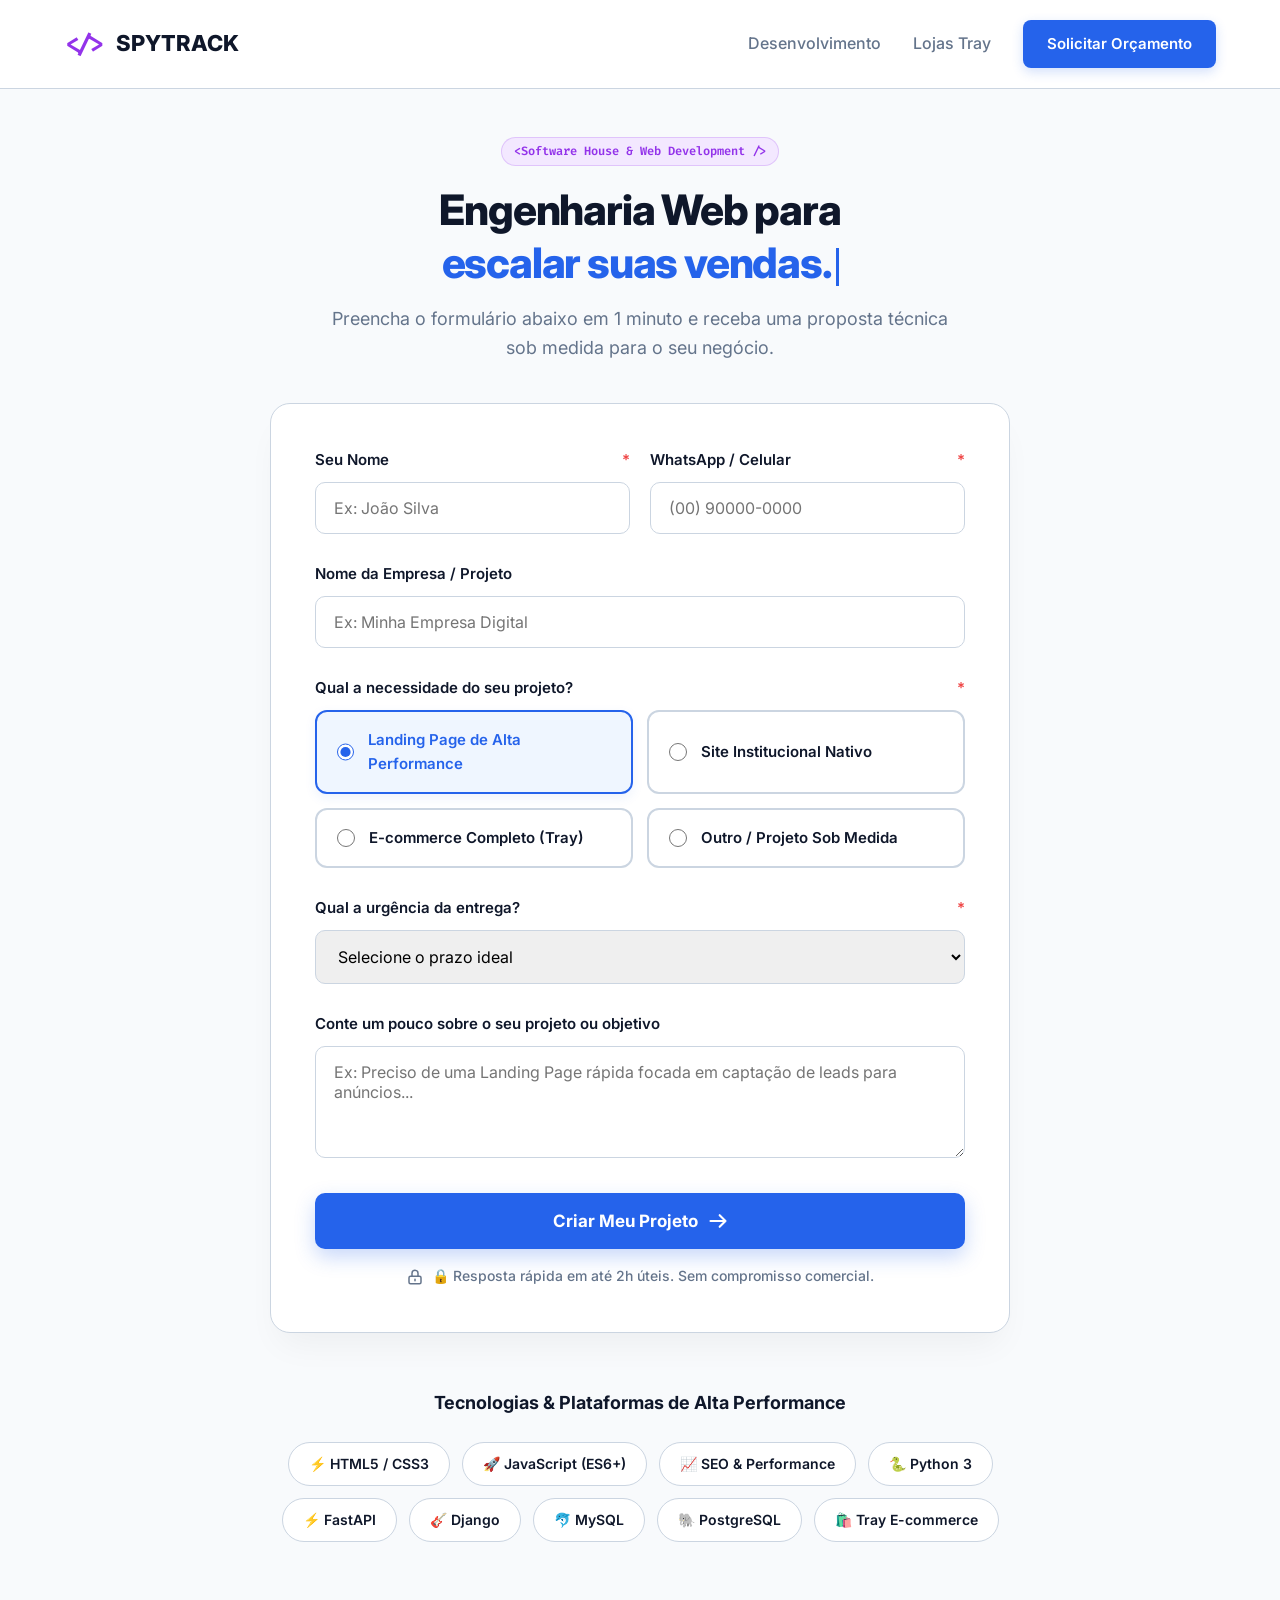
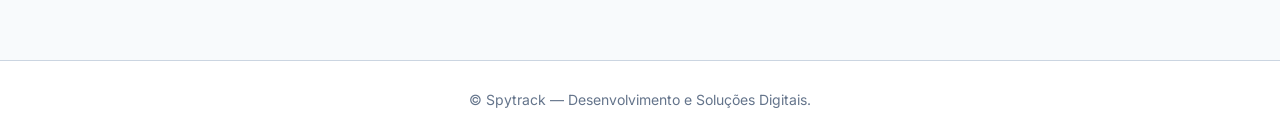
==== formulario.html @ 7e26d851 "deixar iguais o footer" ====
<!DOCTYPE html>
<html lang="pt-BR">
<head>
    <meta charset="UTF-8">
    <meta name="viewport" content="width=device-width, initial-scale=1.0">
    <title>Solicitar Orçamento | SPYTRACK — Engenharia Web</title>
    <link rel="preconnect" href="https://fonts.googleapis.com">
    <link rel="preconnect" href="https://fonts.gstatic.com" crossorigin>
    <link href="https://fonts.googleapis.com/css2?family=Inter:wght@400;500;600;700;800&family=Fira+Code:wght@500;600&display=swap" rel="stylesheet">
    <style>
        :root {
            --primary-blue: #2563eb;
            --primary-blue-hover: #1d4ed8;
            --text-dark: #0f172a;
            --text-muted: #64748b;
            --bg-light: #f8fafc;
            --card-bg: #ffffff;
            --border-color: #cbd5e1;
            --border-focus: #2563eb;
            --purple-badge-bg: #f3e8ff;
            --purple-badge-text: #9333ea;
            --focus-ring: rgba(37, 99, 235, 0.15);
            --success-green: #10b981;
        }

        * { box-sizing: border-box; margin: 0; padding: 0; font-family: 'Inter', -apple-system, sans-serif; }
        body { background-color: var(--bg-light); color: var(--text-dark); line-height: 1.6; min-height: 100vh; display: flex; flex-direction: column; overflow-x: hidden; }

        header { background-color: rgba(255, 255, 255, 0.95); backdrop-filter: blur(8px); border-bottom: 1px solid var(--border-color); padding: 20px 5%; display: flex; align-items: center; justify-content: space-between; position: sticky; top: 0; z-index: 100; }
        .logo { display: flex; align-items: center; gap: 10px; font-weight: 800; font-size: 22px; color: var(--text-dark); text-decoration: none; }
        .logo-icon { color: var(--purple-badge-text); font-family: 'Fira Code', monospace; font-size: 24px; }
        .nav-links { display: flex; align-items: center; gap: 32px; }
        .nav-link { text-decoration: none; color: var(--text-muted); font-size: 16px; font-weight: 500; }
        .btn-header { background-color: var(--primary-blue); color: white; padding: 12px 24px; border-radius: 8px; text-decoration: none; font-weight: 600; font-size: 15px; box-shadow: 0 4px 12px rgba(37, 99, 235, 0.2); }

        main { flex: 1; max-width: 780px; width: 100%; margin: 48px auto; padding: 0 20px; }
        .hero-section { text-align: center; margin-bottom: 40px; }
        
        .badge {
            display: inline-flex;
            align-items: center;
            gap: 6px;
            background-color: var(--purple-badge-bg);
            color: var(--purple-badge-text);
            font-family: 'Fira Code', monospace;
            font-size: 12px;
            font-weight: 600;
            padding: 4px 12px;
            border-radius: 30px;
            margin-bottom: 18px;
            border: 1px solid rgba(147, 51, 234, 0.2);
        }
        
        .hero-title { font-size: 42px; font-weight: 800; letter-spacing: -1.2px; line-height: 1.25; margin-bottom: 16px; }
        .hero-title span { color: var(--primary-blue); position: relative; }
        .typing-cursor { display: inline-block; width: 3px; height: 38px; background-color: var(--primary-blue); margin-left: 4px; vertical-align: middle; animation: blink 0.8s infinite; }
        @keyframes blink { 0%, 100% { opacity: 1; } 50% { opacity: 0; } }

        .hero-subtitle { color: var(--text-muted); font-size: 18px; max-width: 620px; margin: 0 auto; }

        .form-card { background: var(--card-bg); border: 1px solid var(--border-color); border-radius: 20px; padding: 44px; box-shadow: 0 20px 35px -10px rgba(0, 0, 0, 0.05); position: relative; }
        .form-group { margin-bottom: 28px; }
        .form-label { display: flex; justify-content: space-between; align-items: center; font-size: 15px; font-weight: 600; margin-bottom: 10px; }
        .required-star { color: #ef4444; margin-left: 2px; }

        .form-input, .form-select, .form-textarea { width: 100%; padding: 15px 18px; border: 1px solid var(--border-color); border-radius: 10px; font-size: 16px; outline: none; transition: all 0.25s; }
        .form-input:focus, .form-select:focus, .form-textarea:focus { border-color: var(--border-focus); box-shadow: 0 0 0 4px var(--focus-ring); }
        .form-row { display: flex; gap: 20px; }
        .form-row .form-group { flex: 1; }

        .radio-grid { display: grid; grid-template-columns: repeat(2, 1fr); gap: 14px; }
        .radio-card { border: 2px solid var(--border-color); border-radius: 12px; padding: 16px 20px; display: flex; align-items: center; gap: 14px; cursor: pointer; transition: all 0.2s; background-color: #fff; }
        .radio-card:hover { border-color: var(--primary-blue); background-color: #f8fafc; transform: translateY(-2px); }
        .radio-card.selected { border-color: var(--primary-blue); background-color: #eff6ff; box-shadow: 0 4px 12px rgba(37, 99, 235, 0.08); }
        .radio-card input { accent-color: var(--primary-blue); width: 18px; height: 18px; }
        .radio-card-title { font-size: 15px; font-weight: 600; }
        .radio-card.selected .radio-card-title { color: var(--primary-blue); }

        .btn-submit { width: 100%; background-color: var(--primary-blue); color: white; border: none; padding: 18px; border-radius: 10px; font-size: 17px; font-weight: 700; cursor: pointer; transition: all 0.25s; margin-top: 10px; display: flex; align-items: center; justify-content: center; gap: 10px; box-shadow: 0 8px 20px rgba(37, 99, 235, 0.25); }
        .btn-submit:hover { background-color: var(--primary-blue-hover); transform: translateY(-2px); }

        .guarantee-badge { display: flex; align-items: center; justify-content: center; gap: 8px; margin-top: 16px; font-size: 14px; color: var(--text-muted); font-weight: 500; }

        .tech-section { margin-top: 56px; text-align: center; }
        .tech-title { font-size: 18px; font-weight: 700; margin-bottom: 24px; }
        .tech-pills { display: flex; flex-wrap: wrap; justify-content: center; gap: 12px; }
        .tech-pill { background: var(--card-bg); border: 1px solid var(--border-color); border-radius: 30px; padding: 10px 20px; font-size: 14px; font-weight: 600; transition: all 0.2s; }
        .tech-pill:hover { border-color: var(--primary-blue); color: var(--primary-blue); transform: translateY(-2px); }

        .success-overlay { display: none; position: absolute; top: 0; left: 0; right: 0; bottom: 0; background: rgba(255,255,255,0.98); border-radius: 20px; flex-direction: column; align-items: center; justify-content: center; text-align: center; padding: 30px; z-index: 10; }
        .success-icon { width: 70px; height: 70px; background: #d1fae5; color: var(--success-green); border-radius: 50%; display: flex; align-items: center; justify-content: center; margin-bottom: 20px; }

        footer { text-align: center; padding: 28px; color: var(--text-muted); font-size: 14px; border-top: 1px solid var(--border-color); margin-top: 70px; background-color: var(--card-bg); }

        @media (max-width: 768px) {
            header { padding: 16px 20px; }
            .nav-links { display: none; }
            .hero-title { font-size: 30px; }
            .hero-subtitle { font-size: 15px; }
            .form-card { padding: 24px 18px; }
            .form-row { flex-direction: column; gap: 0; }
            .radio-grid { grid-template-columns: 1fr; gap: 10px; }
        }
    </style>
</head>
<body>

    <header>
        <a href="#" class="logo"><span class="logo-icon">&lt;/&gt;</span> SPYTRACK</a>
        <nav class="nav-links">
            <a href="#" class="nav-link">Desenvolvimento</a>
            <a href="#" class="nav-link">Lojas Tray</a>
            <a href="#form-anchor" class="btn-header">Solicitar Orçamento</a>
        </nav>
    </header>

    <main>
        <section class="hero-section">
            <div class="badge">&lt;Software House & Web Development /&gt;</div>
            <h1 class="hero-title">Engenharia Web para<br><span id="typed-text"></span><span class="typing-cursor"></span></h1>
            <p class="hero-subtitle">Preencha o formulário abaixo em 1 minuto e receba uma proposta técnica sob medida para o seu negócio.</p>
        </section>

        <div class="form-card" id="form-anchor">
            
            <div class="success-overlay" id="success-message">
                <div class="success-icon">
                    <svg width="36" height="36" fill="none" stroke="currentColor" viewBox="0 0 24 24"><path stroke-linecap="round" stroke-linejoin="round" stroke-width="2.5" d="M5 13l4 4L19 7"></path></svg>
                </div>
                <h2 style="font-size: 26px; font-weight: 800; margin-bottom: 8px;">Solicitação Enviada!</h2>
                <p style="color: var(--text-muted); font-size: 16px; max-width: 400px; margin-bottom: 24px;">Analisaremos as informações do seu projeto e entraremos em contato via WhatsApp em até 2 horas úteis.</p>
                <button onclick="resetForm()" style="background: var(--bg-light); border: 1px solid var(--border-color); padding: 10px 20px; border-radius: 8px; font-weight: 600; cursor: pointer;">Enviar nova resposta</button>
            </div>

            <form id="leadForm" onsubmit="handleFormSubmit(event)">
                <div class="form-row">
                    <div class="form-group">
                        <label class="form-label" for="nome">Seu Nome <span class="required-star">*</span></label>
                        <input type="text" id="nome" name="nome" class="form-input" placeholder="Ex: João Silva" required>
                    </div>
                    <div class="form-group">
                        <label class="form-label" for="whatsapp">WhatsApp / Celular <span class="required-star">*</span></label>
                        <input type="tel" id="whatsapp" name="whatsapp" class="form-input" placeholder="(00) 90000-0000" maxlength="15" required>
                    </div>
                </div>

                <div class="form-group">
                    <label class="form-label" for="empresa">Nome da Empresa / Projeto</label>
                    <input type="text" id="empresa" name="empresa" class="form-input" placeholder="Ex: Minha Empresa Digital">
                </div>

                <div class="form-group">
                    <label class="form-label">Qual a necessidade do seu projeto? <span class="required-star">*</span></label>
                    <div class="radio-grid">
                        <label class="radio-card selected" onclick="selectRadioCard(this)">
                            <input type="radio" name="tipo_projeto" value="landing_page" checked>
                            <span class="radio-card-title">Landing Page de Alta Performance</span>
                        </label>
                        <label class="radio-card" onclick="selectRadioCard(this)">
                            <input type="radio" name="tipo_projeto" value="site_institucional">
                            <span class="radio-card-title">Site Institucional Nativo</span>
                        </label>
                        <label class="radio-card" onclick="selectRadioCard(this)">
                            <input type="radio" name="tipo_projeto" value="loja_tray">
                            <span class="radio-card-title">E-commerce Completo (Tray)</span>
                        </label>
                        <label class="radio-card" onclick="selectRadioCard(this)">
                            <input type="radio" name="tipo_projeto" value="outro">
                            <span class="radio-card-title">Outro / Projeto Sob Medida</span>
                        </label>
                    </div>
                </div>

                <div class="form-group">
                    <label class="form-label" for="prazo">Qual a urgência da entrega? <span class="required-star">*</span></label>
                    <select id="prazo" name="prazo" class="form-select" required>
                        <option value="" disabled selected>Selecione o prazo ideal</option>
                        <option value="urgente">⚡ Urgente (Até 5 dias úteis)</option>
                        <option value="duas_semanas">📅 Próximas 2 semanas</option>
                        <option value="um_mes">🗓️ No decorrer deste mês</option>
                        <option value="planejamento">💡 Estou apenas planejando / pesquisando</option>
                    </select>
                </div>

                <div class="form-group">
                    <label class="form-label" for="detalhes">Conte um pouco sobre o seu projeto ou objetivo</label>
                    <textarea id="detalhes" name="detalhes" class="form-textarea" rows="4" placeholder="Ex: Preciso de uma Landing Page rápida focada em captação de leads para anúncios..."></textarea>
                </div>

                <button type="submit" class="btn-submit" id="btnSubmit">
                    <span>Criar Meu Projeto</span>
                    <svg width="20" height="20" fill="none" stroke="currentColor" viewBox="0 0 24 24"><path stroke-linecap="round" stroke-linejoin="round" stroke-width="2.5" d="M14 5l7 7m0 0l-7 7m7-7H3"></path></svg>
                </button>

                <div class="guarantee-badge">
                    <svg width="18" height="18" fill="none" stroke="currentColor" viewBox="0 0 24 24"><path stroke-linecap="round" stroke-linejoin="round" stroke-width="2" d="M12 15v2m-6 4h12a2 2 0 002-2v-6a2 2 0 00-2-2H6a2 2 0 00-2 2v6a2 2 0 002 2zm10-10V7a4 4 0 00-8 0v4h8z"></path></svg>
                    <span>🔒 Resposta rápida em até 2h úteis. Sem compromisso comercial.</span>
                </div>
            </form>
        </div>

        <section class="tech-section">
            <h2 class="tech-title">Tecnologias & Plataformas de Alta Performance</h2>
            <div class="tech-pills">
                <span class="tech-pill">⚡ HTML5 / CSS3</span>
                <span class="tech-pill">🚀 JavaScript (ES6+)</span>
                <span class="tech-pill">📈 SEO & Performance</span>
                <span class="tech-pill">🐍 Python 3</span>
                <span class="tech-pill">⚡ FastAPI</span>
                <span class="tech-pill">🎸 Django</span>
                <span class="tech-pill">🐬 MySQL</span>
                <span class="tech-pill">🐘 PostgreSQL</span>
                <span class="tech-pill">🛍️ Tray E-commerce</span>
            </div>
        </section>
    </main>

    <footer>
        © Spytrack — Desenvolvimento e Soluções Digitais.
    </footer>

    <script>
        // Máscara de WhatsApp
        document.getElementById('whatsapp').addEventListener('input', (e) => {
            let value = e.target.value.replace(/\D/g, '');
            if (value.length > 11) value = value.slice(0, 11);
            if (value.length > 6) value = `(${value.slice(0, 2)}) ${value.slice(2, 7)}-${value.slice(7)}`;
            else if (value.length > 2) value = `(${value.slice(0, 2)}) ${value.slice(2)}`;
            else if (value.length > 0) value = `(${value}`;
            e.target.value = value;
        });

        // Efeito de Digitação
        const words = ["escalar suas vendas.", "gerar mais leads.", "posicionar sua marca."];
        let wordIndex = 0, charIndex = 0, isDeleting = false;
        const typedTextSpan = document.getElementById("typed-text");

        function typeEffect() {
            const currentWord = words[wordIndex];
            typedTextSpan.textContent = isDeleting ? currentWord.substring(0, charIndex - 1) : currentWord.substring(0, charIndex + 1);
            charIndex = isDeleting ? charIndex - 1 : charIndex + 1;
            let typeSpeed = isDeleting ? 40 : 80;

            if (!isDeleting && charIndex === currentWord.length) { typeSpeed = 2000; isDeleting = true; }
            else if (isDeleting && charIndex === 0) { isDeleting = false; wordIndex = (wordIndex + 1) % words.length; typeSpeed = 500; }
            setTimeout(typeEffect, typeSpeed);
        }
        document.addEventListener("DOMContentLoaded", typeEffect);

        // Seleção de Cards
        function selectRadioCard(element) {
            document.querySelectorAll('.radio-card').forEach(card => card.classList.remove('selected'));
            element.classList.add('selected');
            element.querySelector('input[type="radio"]').checked = true;
        }

        // Integração via Fetch para a API FastAPI
        async function handleFormSubmit(event) {
            event.preventDefault();

            const btn = document.getElementById('btnSubmit');
            const originalBtnContent = btn.innerHTML;
            btn.disabled = true;
            btn.style.opacity = '0.7';
            btn.innerHTML = 'Enviando...';

            // Coleta os dados do formulário
            const payload = {
                nome: document.getElementById('nome').value,
                whatsapp: document.getElementById('whatsapp').value,
                empresa: document.getElementById('empresa').value || null,
                tipo_projeto: document.querySelector('input[name="tipo_projeto"]:checked').value,
                prazo: document.getElementById('prazo').value,
                detalhes: document.getElementById('detalhes').value || null
            };

            try {
                // Envio para o seu IP público
                const response = await fetch('https://ead2-200-234-207-188.ngrok-free.app/api/leads', {
                    method: 'POST',
                    headers: {
                        'Content-Type': 'application/json'
                    },
                    body: JSON.stringify(payload)
                });

                if (response.ok) {
                    document.getElementById('success-message').style.display = 'flex';
                } else {
                    alert('Houve um erro ao processar seu pedido. Por favor, tente novamente.');
                }
            } catch (error) {
                console.error('Erro na requisição:', error);
                alert('Não foi possível conectar ao servidor. Verifique sua conexão.');
            } finally {
                btn.disabled = false;
                btn.style.opacity = '1';
                btn.innerHTML = originalBtnContent;
            }
        }

        function resetForm() {
            document.getElementById('leadForm').reset();
            document.getElementById('success-message').style.display = 'none';
        }
    </script>
</body>
</html>
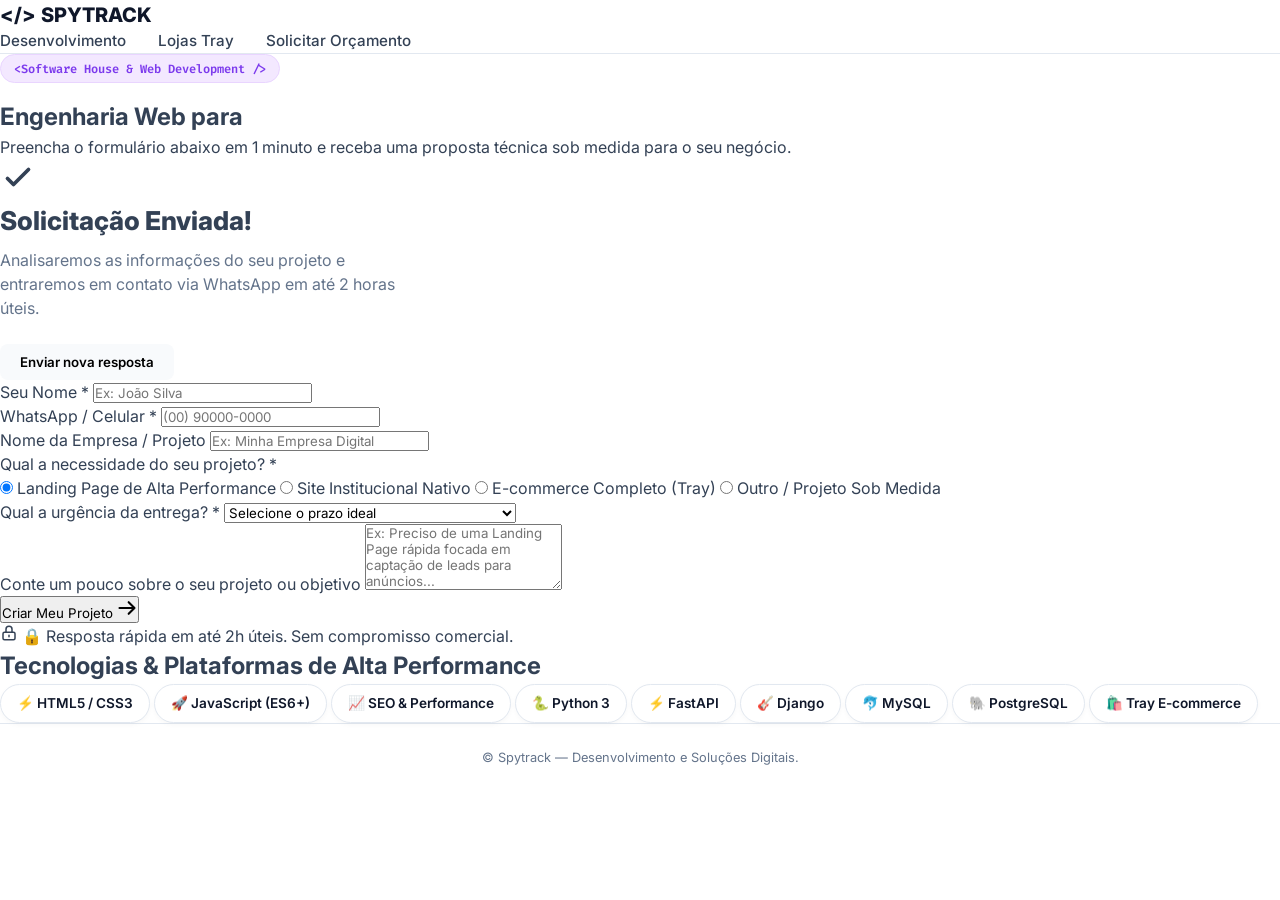
==== commit 59b554ce: "refatoramento  necessario para a divisao do codigo em seus respectivos aquivos" ====
--- a/formulario.html
+++ b/formulario.html
@@ -4,109 +4,19 @@
     <meta charset="UTF-8">
     <meta name="viewport" content="width=device-width, initial-scale=1.0">
     <title>Solicitar Orçamento | SPYTRACK — Engenharia Web</title>
+    
+    <!-- Fonts -->
     <link rel="preconnect" href="https://fonts.googleapis.com">
     <link rel="preconnect" href="https://fonts.gstatic.com" crossorigin>
     <link href="https://fonts.googleapis.com/css2?family=Inter:wght@400;500;600;700;800&family=Fira+Code:wght@500;600&display=swap" rel="stylesheet">
-    <style>
-        :root {
-            --primary-blue: #2563eb;
-            --primary-blue-hover: #1d4ed8;
-            --text-dark: #0f172a;
-            --text-muted: #64748b;
-            --bg-light: #f8fafc;
-            --card-bg: #ffffff;
-            --border-color: #cbd5e1;
-            --border-focus: #2563eb;
-            --purple-badge-bg: #f3e8ff;
-            --purple-badge-text: #9333ea;
-            --focus-ring: rgba(37, 99, 235, 0.15);
-            --success-green: #10b981;
-        }
-
-        * { box-sizing: border-box; margin: 0; padding: 0; font-family: 'Inter', -apple-system, sans-serif; }
-        body { background-color: var(--bg-light); color: var(--text-dark); line-height: 1.6; min-height: 100vh; display: flex; flex-direction: column; overflow-x: hidden; }
-
-        header { background-color: rgba(255, 255, 255, 0.95); backdrop-filter: blur(8px); border-bottom: 1px solid var(--border-color); padding: 20px 5%; display: flex; align-items: center; justify-content: space-between; position: sticky; top: 0; z-index: 100; }
-        .logo { display: flex; align-items: center; gap: 10px; font-weight: 800; font-size: 22px; color: var(--text-dark); text-decoration: none; }
-        .logo-icon { color: var(--purple-badge-text); font-family: 'Fira Code', monospace; font-size: 24px; }
-        .nav-links { display: flex; align-items: center; gap: 32px; }
-        .nav-link { text-decoration: none; color: var(--text-muted); font-size: 16px; font-weight: 500; }
-        .btn-header { background-color: var(--primary-blue); color: white; padding: 12px 24px; border-radius: 8px; text-decoration: none; font-weight: 600; font-size: 15px; box-shadow: 0 4px 12px rgba(37, 99, 235, 0.2); }
-
-        main { flex: 1; max-width: 780px; width: 100%; margin: 48px auto; padding: 0 20px; }
-        .hero-section { text-align: center; margin-bottom: 40px; }
-        
-        .badge {
-            display: inline-flex;
-            align-items: center;
-            gap: 6px;
-            background-color: var(--purple-badge-bg);
-            color: var(--purple-badge-text);
-            font-family: 'Fira Code', monospace;
-            font-size: 12px;
-            font-weight: 600;
-            padding: 4px 12px;
-            border-radius: 30px;
-            margin-bottom: 18px;
-            border: 1px solid rgba(147, 51, 234, 0.2);
-        }
-        
-        .hero-title { font-size: 42px; font-weight: 800; letter-spacing: -1.2px; line-height: 1.25; margin-bottom: 16px; }
-        .hero-title span { color: var(--primary-blue); position: relative; }
-        .typing-cursor { display: inline-block; width: 3px; height: 38px; background-color: var(--primary-blue); margin-left: 4px; vertical-align: middle; animation: blink 0.8s infinite; }
-        @keyframes blink { 0%, 100% { opacity: 1; } 50% { opacity: 0; } }
-
-        .hero-subtitle { color: var(--text-muted); font-size: 18px; max-width: 620px; margin: 0 auto; }
-
-        .form-card { background: var(--card-bg); border: 1px solid var(--border-color); border-radius: 20px; padding: 44px; box-shadow: 0 20px 35px -10px rgba(0, 0, 0, 0.05); position: relative; }
-        .form-group { margin-bottom: 28px; }
-        .form-label { display: flex; justify-content: space-between; align-items: center; font-size: 15px; font-weight: 600; margin-bottom: 10px; }
-        .required-star { color: #ef4444; margin-left: 2px; }
-
-        .form-input, .form-select, .form-textarea { width: 100%; padding: 15px 18px; border: 1px solid var(--border-color); border-radius: 10px; font-size: 16px; outline: none; transition: all 0.25s; }
-        .form-input:focus, .form-select:focus, .form-textarea:focus { border-color: var(--border-focus); box-shadow: 0 0 0 4px var(--focus-ring); }
-        .form-row { display: flex; gap: 20px; }
-        .form-row .form-group { flex: 1; }
-
-        .radio-grid { display: grid; grid-template-columns: repeat(2, 1fr); gap: 14px; }
-        .radio-card { border: 2px solid var(--border-color); border-radius: 12px; padding: 16px 20px; display: flex; align-items: center; gap: 14px; cursor: pointer; transition: all 0.2s; background-color: #fff; }
-        .radio-card:hover { border-color: var(--primary-blue); background-color: #f8fafc; transform: translateY(-2px); }
-        .radio-card.selected { border-color: var(--primary-blue); background-color: #eff6ff; box-shadow: 0 4px 12px rgba(37, 99, 235, 0.08); }
-        .radio-card input { accent-color: var(--primary-blue); width: 18px; height: 18px; }
-        .radio-card-title { font-size: 15px; font-weight: 600; }
-        .radio-card.selected .radio-card-title { color: var(--primary-blue); }
-
-        .btn-submit { width: 100%; background-color: var(--primary-blue); color: white; border: none; padding: 18px; border-radius: 10px; font-size: 17px; font-weight: 700; cursor: pointer; transition: all 0.25s; margin-top: 10px; display: flex; align-items: center; justify-content: center; gap: 10px; box-shadow: 0 8px 20px rgba(37, 99, 235, 0.25); }
-        .btn-submit:hover { background-color: var(--primary-blue-hover); transform: translateY(-2px); }
-
-        .guarantee-badge { display: flex; align-items: center; justify-content: center; gap: 8px; margin-top: 16px; font-size: 14px; color: var(--text-muted); font-weight: 500; }
-
-        .tech-section { margin-top: 56px; text-align: center; }
-        .tech-title { font-size: 18px; font-weight: 700; margin-bottom: 24px; }
-        .tech-pills { display: flex; flex-wrap: wrap; justify-content: center; gap: 12px; }
-        .tech-pill { background: var(--card-bg); border: 1px solid var(--border-color); border-radius: 30px; padding: 10px 20px; font-size: 14px; font-weight: 600; transition: all 0.2s; }
-        .tech-pill:hover { border-color: var(--primary-blue); color: var(--primary-blue); transform: translateY(-2px); }
-
-        .success-overlay { display: none; position: absolute; top: 0; left: 0; right: 0; bottom: 0; background: rgba(255,255,255,0.98); border-radius: 20px; flex-direction: column; align-items: center; justify-content: center; text-align: center; padding: 30px; z-index: 10; }
-        .success-icon { width: 70px; height: 70px; background: #d1fae5; color: var(--success-green); border-radius: 50%; display: flex; align-items: center; justify-content: center; margin-bottom: 20px; }
-
-        footer { text-align: center; padding: 28px; color: var(--text-muted); font-size: 14px; border-top: 1px solid var(--border-color); margin-top: 70px; background-color: var(--card-bg); }
-
-        @media (max-width: 768px) {
-            header { padding: 16px 20px; }
-            .nav-links { display: none; }
-            .hero-title { font-size: 30px; }
-            .hero-subtitle { font-size: 15px; }
-            .form-card { padding: 24px 18px; }
-            .form-row { flex-direction: column; gap: 0; }
-            .radio-grid { grid-template-columns: 1fr; gap: 10px; }
-        }
-    </style>
+    
+    <!-- CSS Externo -->
+    <link rel="stylesheet" href="style.css">
 </head>
 <body>
 
     <header>
-        <a href="#" class="logo"><span class="logo-icon">&lt;/&gt;</span> SPYTRACK</a>
+        <a href="index.html" class="logo"><span class="logo-icon">&lt;/&gt;</span> SPYTRACK</a>
         <nav class="nav-links">
             <a href="#" class="nav-link">Desenvolvimento</a>
             <a href="#" class="nav-link">Lojas Tray</a>
@@ -219,90 +129,7 @@
         © Spytrack — Desenvolvimento e Soluções Digitais.
     </footer>
 
-    <script>
-        // Máscara de WhatsApp
-        document.getElementById('whatsapp').addEventListener('input', (e) => {
-            let value = e.target.value.replace(/\D/g, '');
-            if (value.length > 11) value = value.slice(0, 11);
-            if (value.length > 6) value = `(${value.slice(0, 2)}) ${value.slice(2, 7)}-${value.slice(7)}`;
-            else if (value.length > 2) value = `(${value.slice(0, 2)}) ${value.slice(2)}`;
-            else if (value.length > 0) value = `(${value}`;
-            e.target.value = value;
-        });
-
-        // Efeito de Digitação
-        const words = ["escalar suas vendas.", "gerar mais leads.", "posicionar sua marca."];
-        let wordIndex = 0, charIndex = 0, isDeleting = false;
-        const typedTextSpan = document.getElementById("typed-text");
-
-        function typeEffect() {
-            const currentWord = words[wordIndex];
-            typedTextSpan.textContent = isDeleting ? currentWord.substring(0, charIndex - 1) : currentWord.substring(0, charIndex + 1);
-            charIndex = isDeleting ? charIndex - 1 : charIndex + 1;
-            let typeSpeed = isDeleting ? 40 : 80;
-
-            if (!isDeleting && charIndex === currentWord.length) { typeSpeed = 2000; isDeleting = true; }
-            else if (isDeleting && charIndex === 0) { isDeleting = false; wordIndex = (wordIndex + 1) % words.length; typeSpeed = 500; }
-            setTimeout(typeEffect, typeSpeed);
-        }
-        document.addEventListener("DOMContentLoaded", typeEffect);
-
-        // Seleção de Cards
-        function selectRadioCard(element) {
-            document.querySelectorAll('.radio-card').forEach(card => card.classList.remove('selected'));
-            element.classList.add('selected');
-            element.querySelector('input[type="radio"]').checked = true;
-        }
-
-        // Integração via Fetch para a API FastAPI
-        async function handleFormSubmit(event) {
-            event.preventDefault();
-
-            const btn = document.getElementById('btnSubmit');
-            const originalBtnContent = btn.innerHTML;
-            btn.disabled = true;
-            btn.style.opacity = '0.7';
-            btn.innerHTML = 'Enviando...';
-
-            // Coleta os dados do formulário
-            const payload = {
-                nome: document.getElementById('nome').value,
-                whatsapp: document.getElementById('whatsapp').value,
-                empresa: document.getElementById('empresa').value || null,
-                tipo_projeto: document.querySelector('input[name="tipo_projeto"]:checked').value,
-                prazo: document.getElementById('prazo').value,
-                detalhes: document.getElementById('detalhes').value || null
-            };
-
-            try {
-                // Envio para o seu IP público
-                const response = await fetch('https://ead2-200-234-207-188.ngrok-free.app/api/leads', {
-                    method: 'POST',
-                    headers: {
-                        'Content-Type': 'application/json'
-                    },
-                    body: JSON.stringify(payload)
-                });
-
-                if (response.ok) {
-                    document.getElementById('success-message').style.display = 'flex';
-                } else {
-                    alert('Houve um erro ao processar seu pedido. Por favor, tente novamente.');
-                }
-            } catch (error) {
-                console.error('Erro na requisição:', error);
-                alert('Não foi possível conectar ao servidor. Verifique sua conexão.');
-            } finally {
-                btn.disabled = false;
-                btn.style.opacity = '1';
-                btn.innerHTML = originalBtnContent;
-            }
-        }
-
-        function resetForm() {
-            document.getElementById('leadForm').reset();
-            document.getElementById('success-message').style.display = 'none';
-        }
-    </script>
+    <!-- JS Externo -->
+    <script src="script.js"></script>
 </body>
 </html>
--- a/style.css
+++ b/style.css
@@ -0,0 +1,536 @@
+:root {
+  --primary: #0F172A;
+  --accent: #2563EB;
+  --accent-hover: #1D4ED8;
+  --cta-green: #10B981;
+  --code-purple: #7C3AED;
+  --text-main: #334155;
+  --text-muted: #64748B;
+  --bg-light: #F8FAFC;
+  --bg-white: #FFFFFF;
+  --border: #E2E8F0;
+  --radius: 8px;
+  --shadow: 0 4px 6px -1px rgba(0, 0, 0, 0.05);
+}
+
+* {
+  box-sizing: border-box;
+  margin: 0;
+  padding: 0;
+  font-family: 'Inter', sans-serif;
+}
+
+html {
+  scroll-behavior: smooth;
+}
+
+body {
+  background-color: var(--bg-white);
+  color: var(--text-main);
+  line-height: 1.5;
+  overflow-x: hidden;
+}
+
+header {
+  background: rgba(255, 255, 255, 0.95);
+  backdrop-filter: blur(8px);
+  border-bottom: 1px solid var(--border);
+  position: sticky;
+  top: 0;
+  z-index: 100;
+  transition: box-shadow 0.3s ease;
+}
+
+header.scrolled {
+  box-shadow: 0 4px 20px rgba(0, 0, 0, 0.08);
+}
+
+.nav-container {
+  padding: 1rem;
+  display: flex;
+  justify-content: space-between;
+  align-items: center;
+  max-width: 1200px;
+  margin: 0 auto;
+}
+
+.logo {
+  font-size: 1.25rem;
+  font-weight: 800;
+  color: var(--primary);
+  text-decoration: none;
+  display: flex;
+  align-items: center;
+  gap: 0.3rem;
+}
+
+.logo span.code-tag {
+  color: var(--code-purple);
+  font-family: 'Fira Code', monospace;
+}
+
+.menu-toggle {
+  background: none;
+  border: none;
+  font-size: 1.5rem;
+  cursor: pointer;
+  color: var(--primary);
+}
+
+.nav-links {
+  display: none;
+  flex-direction: column;
+  gap: 1rem;
+  width: 100%;
+  padding: 1rem;
+  background: var(--bg-white);
+  border-bottom: 1px solid var(--border);
+  list-style: none;
+}
+
+.nav-links.active {
+  display: flex;
+  animation: fadeIn 0.3s ease forwards;
+}
+
+.nav-links a {
+  text-decoration: none;
+  color: var(--text-main);
+  font-weight: 500;
+  font-size: 0.95rem;
+  display: block;
+  transition: color 0.2s ease;
+}
+
+.nav-links a:hover {
+  color: var(--accent);
+}
+
+.btn-primary {
+  background-color: var(--accent);
+  color: #FFF !important;
+  padding: 0.75rem 1.2rem;
+  border-radius: var(--radius);
+  font-weight: 600 !important;
+  text-align: center;
+  transition: background-color 0.2s ease, transform 0.2s ease;
+}
+
+.btn-primary:hover {
+  background-color: var(--accent-hover);
+  transform: translateY(-2px);
+}
+
+.hero {
+  padding: 3rem 1rem 2.5rem;
+  background: linear-gradient(180deg, #F8FAFC 0%, #FFFFFF 100%);
+  text-align: center;
+}
+
+.hero-container {
+  max-width: 800px;
+  margin: 0 auto;
+}
+
+.badge {
+  display: inline-block;
+  background-color: #F3E8FF;
+  color: var(--code-purple);
+  padding: 0.3rem 0.8rem;
+  border-radius: 50px;
+  font-size: 0.75rem;
+  font-weight: 600;
+  margin-bottom: 1rem;
+  border: 1px solid #E9D5FF;
+  font-family: 'Fira Code', monospace;
+}
+
+.hero h1 {
+  font-size: 1.85rem;
+  font-weight: 800;
+  color: var(--primary);
+  line-height: 1.2;
+  margin-bottom: 1rem;
+}
+
+.hero h1 span {
+  color: var(--accent);
+}
+
+.typing-text {
+  border-right: 2px solid var(--accent);
+  white-space: nowrap;
+  animation: blink 0.75s step-end infinite;
+}
+
+.hero p {
+  font-size: 0.95rem;
+  color: var(--text-muted);
+  margin-bottom: 1.5rem;
+}
+
+.hero-actions {
+  display: flex;
+  flex-direction: column;
+  gap: 0.75rem;
+}
+
+.btn-secondary {
+  background-color: #FFF;
+  color: var(--primary);
+  border: 1px solid var(--border);
+  padding: 0.75rem 1.2rem;
+  border-radius: var(--radius);
+  font-weight: 600;
+  text-decoration: none;
+  text-align: center;
+  transition: background-color 0.2s ease, transform 0.2s ease;
+}
+
+.btn-secondary:hover {
+  background-color: var(--bg-light);
+  transform: translateY(-2px);
+}
+
+/* CARROSSEL INFINITO */
+.tech-stack {
+  padding: 2rem 0;
+  background: var(--bg-light);
+  border-top: 1px solid var(--border);
+  border-bottom: 1px solid var(--border);
+  text-align: center;
+  overflow: hidden;
+}
+
+.tech-stack p {
+  font-size: 0.75rem;
+  font-weight: 700;
+  color: var(--text-muted);
+  text-transform: uppercase;
+  letter-spacing: 0.5px;
+  margin-bottom: 1.2rem;
+}
+
+.ticker-container {
+  width: 100%;
+  overflow: hidden;
+  white-space: nowrap;
+  position: relative;
+}
+
+.ticker-track {
+  display: inline-flex;
+  gap: 1.2rem;
+  animation: scroll 25s linear infinite;
+}
+
+.ticker-container:hover .ticker-track {
+  animation-play-state: paused;
+}
+
+@keyframes scroll {
+  0% { transform: translateX(0); }
+  100% { transform: translateX(-50%); }
+}
+
+/* TAGS COM CORES OFICIAIS */
+.tech-pill {
+  background: #FFFFFF;
+  border: 1px solid var(--border);
+  padding: 0.5rem 1rem;
+  border-radius: 50px;
+  font-weight: 600;
+  font-size: 0.85rem;
+  color: var(--primary);
+  display: inline-flex;
+  align-items: center;
+  gap: 0.6rem;
+  box-shadow: 0 2px 5px rgba(0, 0, 0, 0.03);
+  flex-shrink: 0;
+  transition: transform 0.2s ease, box-shadow 0.2s ease;
+}
+
+.tech-pill:hover {
+  transform: translateY(-2px);
+  box-shadow: 0 4px 12px rgba(0, 0, 0, 0.08);
+}
+
+.tech-pill svg {
+  width: 20px;
+  height: 20px;
+  flex-shrink: 0;
+}
+
+.tech-pill.tray:hover { border-color: #2D3282; }
+.tech-pill.html-css:hover { border-color: #E34F26; }
+.tech-pill.js:hover { border-color: #F7DF1E; }
+.tech-pill.seo:hover { border-color: #10B981; }
+.tech-pill.python:hover { border-color: #3776AB; }
+.tech-pill.fastapi:hover { border-color: #009688; }
+.tech-pill.django:hover { border-color: #092E20; }
+.tech-pill.mysql:hover { border-color: #4479A1; }
+.tech-pill.postgres:hover { border-color: #4169E1; }
+
+/* SERVIÇOS */
+.services {
+  padding: 3rem 1rem;
+  max-width: 1200px;
+  margin: 0 auto;
+}
+
+.section-title {
+  text-align: center;
+  margin-bottom: 2rem;
+}
+
+.section-title h2 {
+  font-size: 1.5rem;
+  color: var(--primary);
+  font-weight: 800;
+}
+
+.section-title p {
+  color: var(--text-muted);
+  margin-top: 0.25rem;
+  font-size: 0.9rem;
+}
+
+.grid-cards {
+  display: flex;
+  flex-direction: column;
+  gap: 1.25rem;
+}
+
+.card {
+  background: var(--bg-white);
+  border: 1px solid var(--border);
+  border-radius: var(--radius);
+  padding: 1.5rem;
+  box-shadow: var(--shadow);
+  transition: transform 0.3s ease, box-shadow 0.3s ease;
+}
+
+.card:hover {
+  transform: translateY(-5px);
+  box-shadow: 0 12px 20px -5px rgba(0, 0, 0, 0.08);
+}
+
+.card-tag {
+  font-family: 'Fira Code', monospace;
+  font-size: 0.75rem;
+  font-weight: 600;
+  color: var(--code-purple);
+  background: #F3E8FF;
+  width: fit-content;
+  padding: 0.2rem 0.5rem;
+  border-radius: 4px;
+  margin-bottom: 0.75rem;
+}
+
+.card h3 {
+  font-size: 1.15rem;
+  color: var(--primary);
+  margin-bottom: 0.5rem;
+}
+
+.card p {
+  color: var(--text-muted);
+  font-size: 0.88rem;
+  margin-bottom: 1rem;
+}
+
+.card-list {
+  list-style: none;
+}
+
+.card-list li {
+  font-size: 0.85rem;
+  color: var(--text-main);
+  margin-bottom: 0.3rem;
+  display: flex;
+  align-items: center;
+  gap: 0.4rem;
+}
+
+.card-list li::before {
+  content: "›";
+  color: var(--accent);
+  font-weight: bold;
+}
+
+.cta-section {
+  background-color: var(--primary);
+  color: #FFF;
+  padding: 3rem 1rem;
+  text-align: center;
+}
+
+.cta-container {
+  max-width: 600px;
+  margin: 0 auto;
+}
+
+.cta-section h2 {
+  font-size: 1.5rem;
+  font-weight: 800;
+  margin-bottom: 0.75rem;
+}
+
+.cta-section p {
+  color: #94A3B8;
+  font-size: 0.95rem;
+  margin-bottom: 1.5rem;
+}
+
+.btn-green {
+  background-color: var(--cta-green);
+  color: #FFF;
+  display: block;
+  width: 100%;
+  padding: 0.8rem;
+  border-radius: var(--radius);
+  font-weight: 700;
+  text-decoration: none;
+  text-align: center;
+  transition: background-color 0.2s ease, transform 0.2s ease;
+}
+
+.btn-green:hover {
+  background-color: #059669;
+  transform: scale(1.02);
+}
+
+footer {
+  border-top: 1px solid var(--border);
+  padding: 1.5rem 1rem;
+  text-align: center;
+  color: var(--text-muted);
+  font-size: 0.8rem;
+}
+
+.reveal {
+  opacity: 0;
+  transform: translateY(30px);
+  transition: opacity 0.6s cubic-bezier(0.25, 1, 0.5, 1), transform 0.6s cubic-bezier(0.25, 1, 0.5, 1);
+}
+
+.reveal.active {
+  opacity: 1;
+  transform: translateY(0);
+}
+
+@keyframes fadeIn {
+  from { opacity: 0; transform: translateY(-10px); }
+  to { opacity: 1; transform: translateY(0); }
+}
+
+@keyframes blink {
+  from, to { border-color: transparent; }
+  50% { border-color: var(--accent); }
+}
+
+/* BOTÃO FLUTUANTE DO WHATSAPP */
+.whatsapp-wrapper {
+  position: fixed !important;
+  bottom: 24px !important;
+  right: 24px !important;
+  z-index: 99999 !important;
+  display: flex !important;
+  align-items: center !important;
+  gap: 12px !important;
+}
+
+.whatsapp-tooltip {
+  background-color: #ffffff;
+  color: #1a1a1a;
+  padding: 8px 14px;
+  border-radius: 20px;
+  font-size: 0.875rem;
+  font-weight: 600;
+  box-shadow: 0 4px 14px rgba(0, 0, 0, 0.2);
+  pointer-events: none;
+  white-space: nowrap;
+  animation: pulseText 2s infinite ease-in-out;
+}
+
+.whatsapp-float {
+  width: 60px !important;
+  height: 60px !important;
+  min-width: 60px !important;
+  background-color: #25d366 !important;
+  border-radius: 50% !important;
+  display: flex !important;
+  align-items: center !important;
+  justify-content: center !important;
+  box-shadow: 0 4px 14px rgba(37, 211, 102, 0.4);
+  transition: transform 0.3s ease, background-color 0.3s ease;
+  animation: pulseButton 2s infinite;
+  text-decoration: none !important;
+}
+
+.whatsapp-float:hover {
+  background-color: #20ba5a !important;
+  transform: scale(1.08);
+}
+
+.whatsapp-icon {
+  width: 32px;
+  height: 32px;
+  display: block;
+}
+
+@keyframes pulseButton {
+  0% { box-shadow: 0 0 0 0 rgba(37, 211, 102, 0.6); }
+  70% { box-shadow: 0 0 0 14px rgba(37, 211, 102, 0); }
+  100% { box-shadow: 0 0 0 0 rgba(37, 211, 102, 0); }
+}
+
+@keyframes pulseText {
+  0%, 100% { transform: translateY(0); }
+  50% { transform: translateY(-3px); }
+}
+
+/* MEDIA QUERIES PARA RESPONSIVIDADE (DESKTOP E MOBILE) */
+@media (min-width: 768px) {
+  .menu-toggle { display: none; }
+  .nav-container { padding: 1.2rem 2rem; }
+  .nav-links {
+    display: flex !important;
+    flex-direction: row;
+    width: auto;
+    padding: 0;
+    border: none;
+    align-items: center;
+    gap: 2rem;
+    animation: none;
+  }
+  .hero { padding: 6rem 2rem 5rem; }
+  .hero h1 { font-size: 3rem; }
+  .hero p { font-size: 1.15rem; }
+  .hero-actions { flex-direction: row; justify-content: center; }
+  .grid-cards { display: grid; grid-template-columns: repeat(3, 1fr); gap: 2rem; }
+  .services { padding: 6rem 2rem; }
+  .section-title h2 { font-size: 2.25rem; }
+  .cta-section { padding: 6rem 2rem; }
+  .cta-section h2 { font-size: 2.25rem; }
+  .btn-green { display: inline-block; width: auto; padding: 0.9rem 2.5rem; }
+}
+
+@media (max-width: 768px) {
+  .whatsapp-wrapper {
+    bottom: 16px !important;
+    right: 16px !important;
+  }
+  .whatsapp-float {
+    width: 52px !important;
+    height: 52px !important;
+    min-width: 52px !important;
+  }
+  .whatsapp-icon {
+    width: 28px;
+    height: 28px;
+  }
+  .whatsapp-tooltip {
+    display: none !important;
+  }
+}
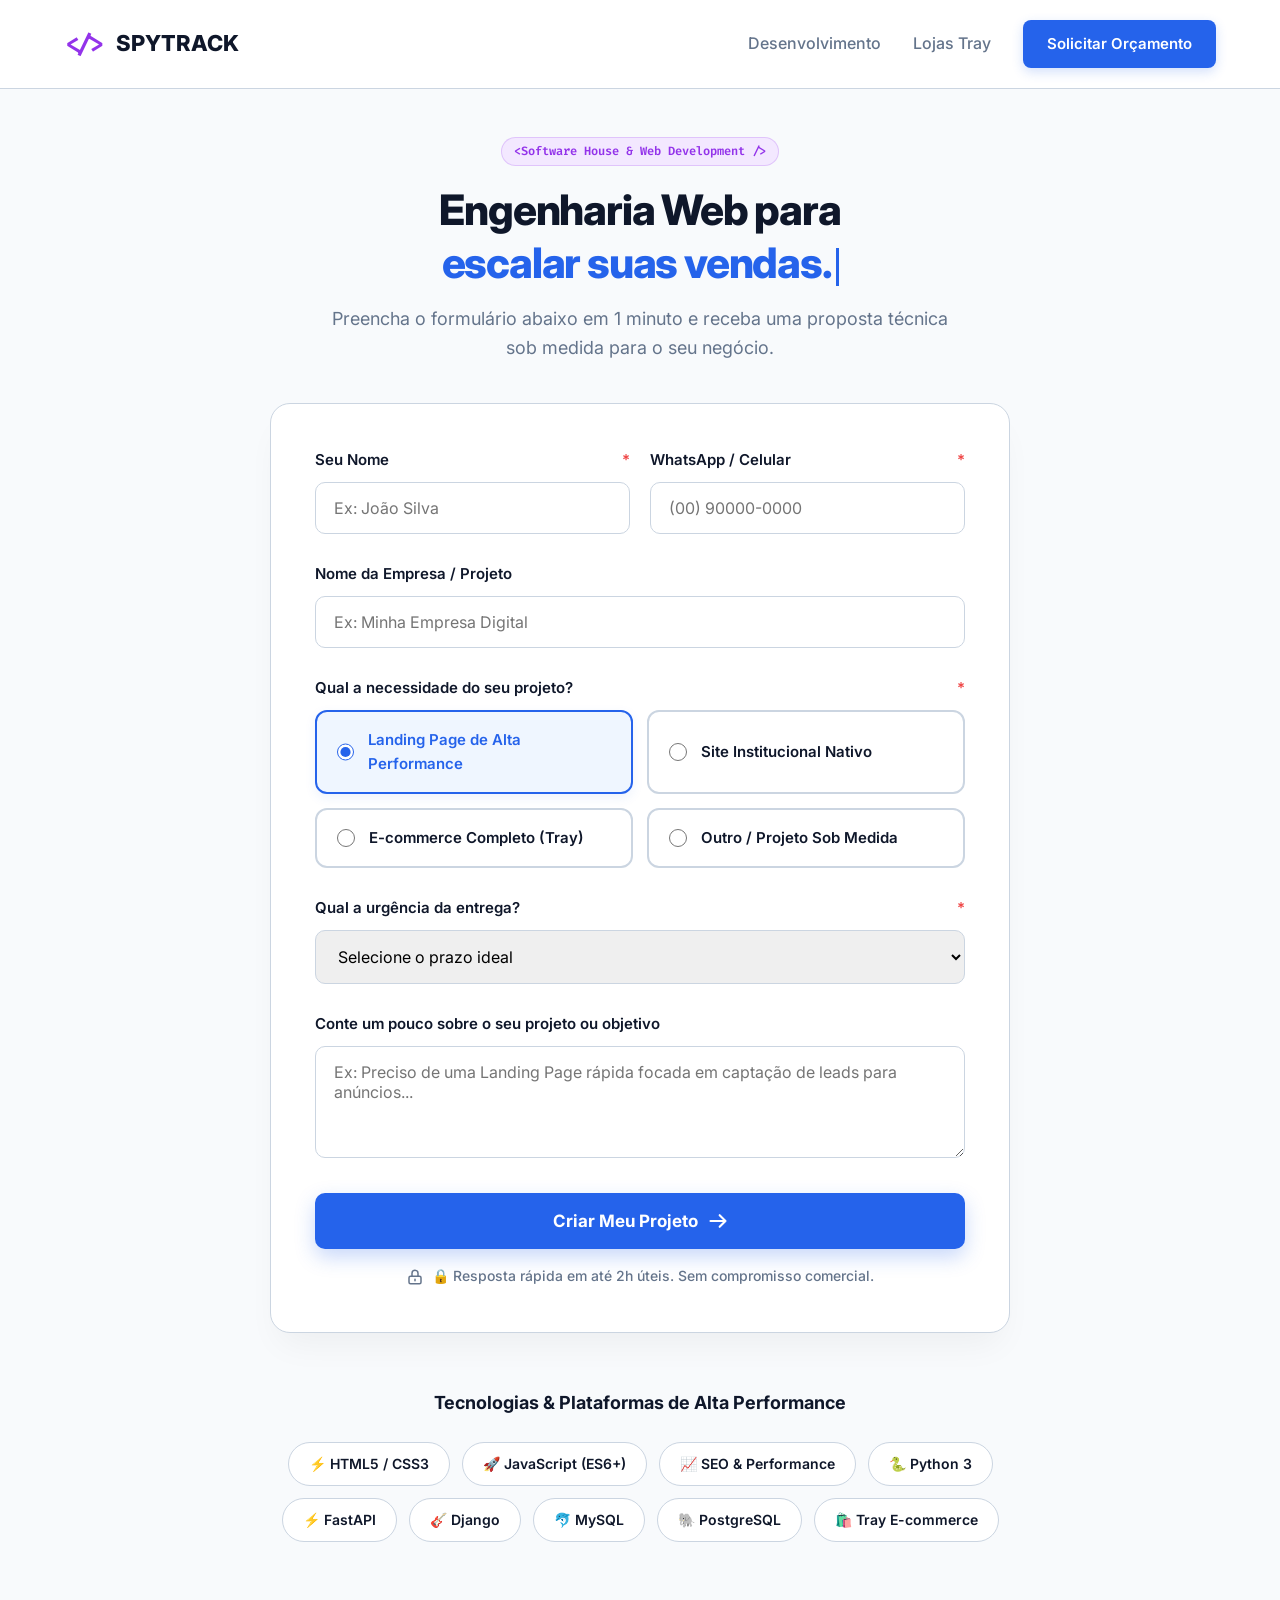
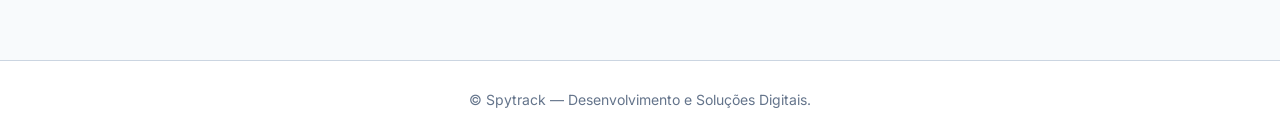
==== commit 30ba190f: "minor" ====
--- a/formulario.html
+++ b/formulario.html
@@ -11,7 +11,7 @@
     <link href="https://fonts.googleapis.com/css2?family=Inter:wght@400;500;600;700;800&family=Fira+Code:wght@500;600&display=swap" rel="stylesheet">
     
     <!-- CSS Externo -->
-    <link rel="stylesheet" href="style.css">
+    <link rel="stylesheet" href="formulario.css">
 </head>
 <body>
 
@@ -130,6 +130,6 @@
     </footer>
 
     <!-- JS Externo -->
-    <script src="script.js"></script>
+    <script src="formulario.js"></script>
 </body>
 </html>
--- a/formulario.css
+++ b/formulario.css
@@ -0,0 +1,361 @@
+:root {
+    --primary-blue: #2563eb;
+    --primary-blue-hover: #1d4ed8;
+    --text-dark: #0f172a;
+    --text-muted: #64748b;
+    --bg-light: #f8fafc;
+    --card-bg: #ffffff;
+    --border-color: #cbd5e1;
+    --border-focus: #2563eb;
+    --purple-badge-bg: #f3e8ff;
+    --purple-badge-text: #9333ea;
+    --focus-ring: rgba(37, 99, 235, 0.15);
+    --success-green: #10b981;
+}
+
+* { 
+    box-sizing: border-box; 
+    margin: 0; 
+    padding: 0; 
+    font-family: 'Inter', -apple-system, sans-serif; 
+}
+
+body { 
+    background-color: var(--bg-light); 
+    color: var(--text-dark); 
+    line-height: 1.6; 
+    min-height: 100vh; 
+    display: flex; 
+    flex-direction: column; 
+    overflow-x: hidden; 
+}
+
+header { 
+    background-color: rgba(255, 255, 255, 0.95); 
+    backdrop-filter: blur(8px); 
+    border-bottom: 1px solid var(--border-color); 
+    padding: 20px 5%; 
+    display: flex; 
+    align-items: center; 
+    justify-content: space-between; 
+    position: sticky; 
+    top: 0; 
+    z-index: 100; 
+}
+
+.logo { 
+    display: flex; 
+    align-items: center; 
+    gap: 10px; 
+    font-weight: 800; 
+    font-size: 22px; 
+    color: var(--text-dark); 
+    text-decoration: none; 
+}
+
+.logo-icon { 
+    color: var(--purple-badge-text); 
+    font-family: 'Fira Code', monospace; 
+    font-size: 24px; 
+}
+
+.nav-links { 
+    display: flex; 
+    align-items: center; 
+    gap: 32px; 
+}
+
+.nav-link { 
+    text-decoration: none; 
+    color: var(--text-muted); 
+    font-size: 16px; 
+    font-weight: 500; 
+}
+
+.btn-header { 
+    background-color: var(--primary-blue); 
+    color: white; 
+    padding: 12px 24px; 
+    border-radius: 8px; 
+    text-decoration: none; 
+    font-weight: 600; 
+    font-size: 15px; 
+    box-shadow: 0 4px 12px rgba(37, 99, 235, 0.2); 
+}
+
+main { 
+    flex: 1; 
+    max-width: 780px; 
+    width: 100%; 
+    margin: 48px auto; 
+    padding: 0 20px; 
+}
+
+.hero-section { 
+    text-align: center; 
+    margin-bottom: 40px; 
+}
+
+.badge {
+    display: inline-flex;
+    align-items: center;
+    gap: 6px;
+    background-color: var(--purple-badge-bg);
+    color: var(--purple-badge-text);
+    font-family: 'Fira Code', monospace;
+    font-size: 12px;
+    font-weight: 600;
+    padding: 4px 12px;
+    border-radius: 30px;
+    margin-bottom: 18px;
+    border: 1px solid rgba(147, 51, 234, 0.2);
+}
+
+.hero-title { 
+    font-size: 42px; 
+    font-weight: 800; 
+    letter-spacing: -1.2px; 
+    line-height: 1.25; 
+    margin-bottom: 16px; 
+}
+
+.hero-title span { 
+    color: var(--primary-blue); 
+    position: relative; 
+}
+
+.typing-cursor { 
+    display: inline-block; 
+    width: 3px; 
+    height: 38px; 
+    background-color: var(--primary-blue); 
+    margin-left: 4px; 
+    vertical-align: middle; 
+    animation: blink 0.8s infinite; 
+}
+
+@keyframes blink { 
+    0%, 100% { opacity: 1; } 
+    50% { opacity: 0; } 
+}
+
+.hero-subtitle { 
+    color: var(--text-muted); 
+    font-size: 18px; 
+    max-width: 620px; 
+    margin: 0 auto; 
+}
+
+.form-card { 
+    background: var(--card-bg); 
+    border: 1px solid var(--border-color); 
+    border-radius: 20px; 
+    padding: 44px; 
+    box-shadow: 0 20px 35px -10px rgba(0, 0, 0, 0.05); 
+    position: relative; 
+}
+
+.form-group { 
+    margin-bottom: 28px; 
+}
+
+.form-label { 
+    display: flex; 
+    justify-content: space-between; 
+    align-items: center; 
+    font-size: 15px; 
+    font-weight: 600; 
+    margin-bottom: 10px; 
+}
+
+.required-star { 
+    color: #ef4444; 
+    margin-left: 2px; 
+}
+
+.form-input, .form-select, .form-textarea { 
+    width: 100%; 
+    padding: 15px 18px; 
+    border: 1px solid var(--border-color); 
+    border-radius: 10px; 
+    font-size: 16px; 
+    outline: none; 
+    transition: all 0.25s; 
+}
+
+.form-input:focus, .form-select:focus, .form-textarea:focus { 
+    border-color: var(--border-focus); 
+    box-shadow: 0 0 0 4px var(--focus-ring); 
+}
+
+.form-row { 
+    display: flex; 
+    gap: 20px; 
+}
+
+.form-row .form-group { 
+    flex: 1; 
+}
+
+.radio-grid { 
+    display: grid; 
+    grid-template-columns: repeat(2, 1fr); 
+    gap: 14px; 
+}
+
+.radio-card { 
+    border: 2px solid var(--border-color); 
+    border-radius: 12px; 
+    padding: 16px 20px; 
+    display: flex; 
+    align-items: center; 
+    gap: 14px; 
+    cursor: pointer; 
+    transition: all 0.2s; 
+    background-color: #fff; 
+}
+
+.radio-card:hover { 
+    border-color: var(--primary-blue); 
+    background-color: #f8fafc; 
+    transform: translateY(-2px); 
+}
+
+.radio-card.selected { 
+    border-color: var(--primary-blue); 
+    background-color: #eff6ff; 
+    box-shadow: 0 4px 12px rgba(37, 99, 235, 0.08); 
+}
+
+.radio-card input { 
+    accent-color: var(--primary-blue); 
+    width: 18px; 
+    height: 18px; 
+}
+
+.radio-card-title { 
+    font-size: 15px; 
+    font-weight: 600; 
+}
+
+.radio-card.selected .radio-card-title { 
+    color: var(--primary-blue); 
+}
+
+.btn-submit { 
+    width: 100%; 
+    background-color: var(--primary-blue); 
+    color: white; 
+    border: none; 
+    padding: 18px; 
+    border-radius: 10px; 
+    font-size: 17px; 
+    font-weight: 700; 
+    cursor: pointer; 
+    transition: all 0.25s; 
+    margin-top: 10px; 
+    display: flex; 
+    align-items: center; 
+    justify-content: center; 
+    gap: 10px; 
+    box-shadow: 0 8px 20px rgba(37, 99, 235, 0.25); 
+}
+
+.btn-submit:hover { 
+    background-color: var(--primary-blue-hover); 
+    transform: translateY(-2px); 
+}
+
+.guarantee-badge { 
+    display: flex; 
+    align-items: center; 
+    justify-content: center; 
+    gap: 8px; 
+    margin-top: 16px; 
+    font-size: 14px; 
+    color: var(--text-muted); 
+    font-weight: 500; 
+}
+
+.tech-section { 
+    margin-top: 56px; 
+    text-align: center; 
+}
+
+.tech-title { 
+    font-size: 18px; 
+    font-weight: 700; 
+    margin-bottom: 24px; 
+}
+
+.tech-pills { 
+    display: flex; 
+    flex-wrap: wrap; 
+    justify-content: center; 
+    gap: 12px; 
+}
+
+.tech-pill { 
+    background: var(--card-bg); 
+    border: 1px solid var(--border-color); 
+    border-radius: 30px; 
+    padding: 10px 20px; 
+    font-size: 14px; 
+    font-weight: 600; 
+    transition: all 0.2s; 
+}
+
+.tech-pill:hover { 
+    border-color: var(--primary-blue); 
+    color: var(--primary-blue); 
+    transform: translateY(-2px); 
+}
+
+.success-overlay { 
+    display: none; 
+    position: absolute; 
+    top: 0; 
+    left: 0; 
+    right: 0; 
+    bottom: 0; 
+    background: rgba(255,255,255,0.98); 
+    border-radius: 20px; 
+    flex-direction: column; 
+    align-items: center; 
+    justify-content: center; 
+    text-align: center; 
+    padding: 30px; 
+    z-index: 10; 
+}
+
+.success-icon { 
+    width: 70px; 
+    height: 70px; 
+    background: #d1fae5; 
+    color: var(--success-green); 
+    border-radius: 50%; 
+    display: flex; 
+    align-items: center; 
+    justify-content: center; 
+    margin-bottom: 20px; 
+}
+
+footer { 
+    text-align: center; 
+    padding: 28px; 
+    color: var(--text-muted); 
+    font-size: 14px; 
+    border-top: 1px solid var(--border-color); 
+    margin-top: 70px; 
+    background-color: var(--card-bg); 
+}
+
+@media (max-width: 768px) {
+    header { padding: 16px 20px; }
+    .nav-links { display: none; }
+    .hero-title { font-size: 30px; }
+    .hero-subtitle { font-size: 15px; }
+    .form-card { padding: 24px 18px; }
+    .form-row { flex-direction: column; gap: 0; }
+    .radio-grid { grid-template-columns: 1fr; gap: 10px; }
+}
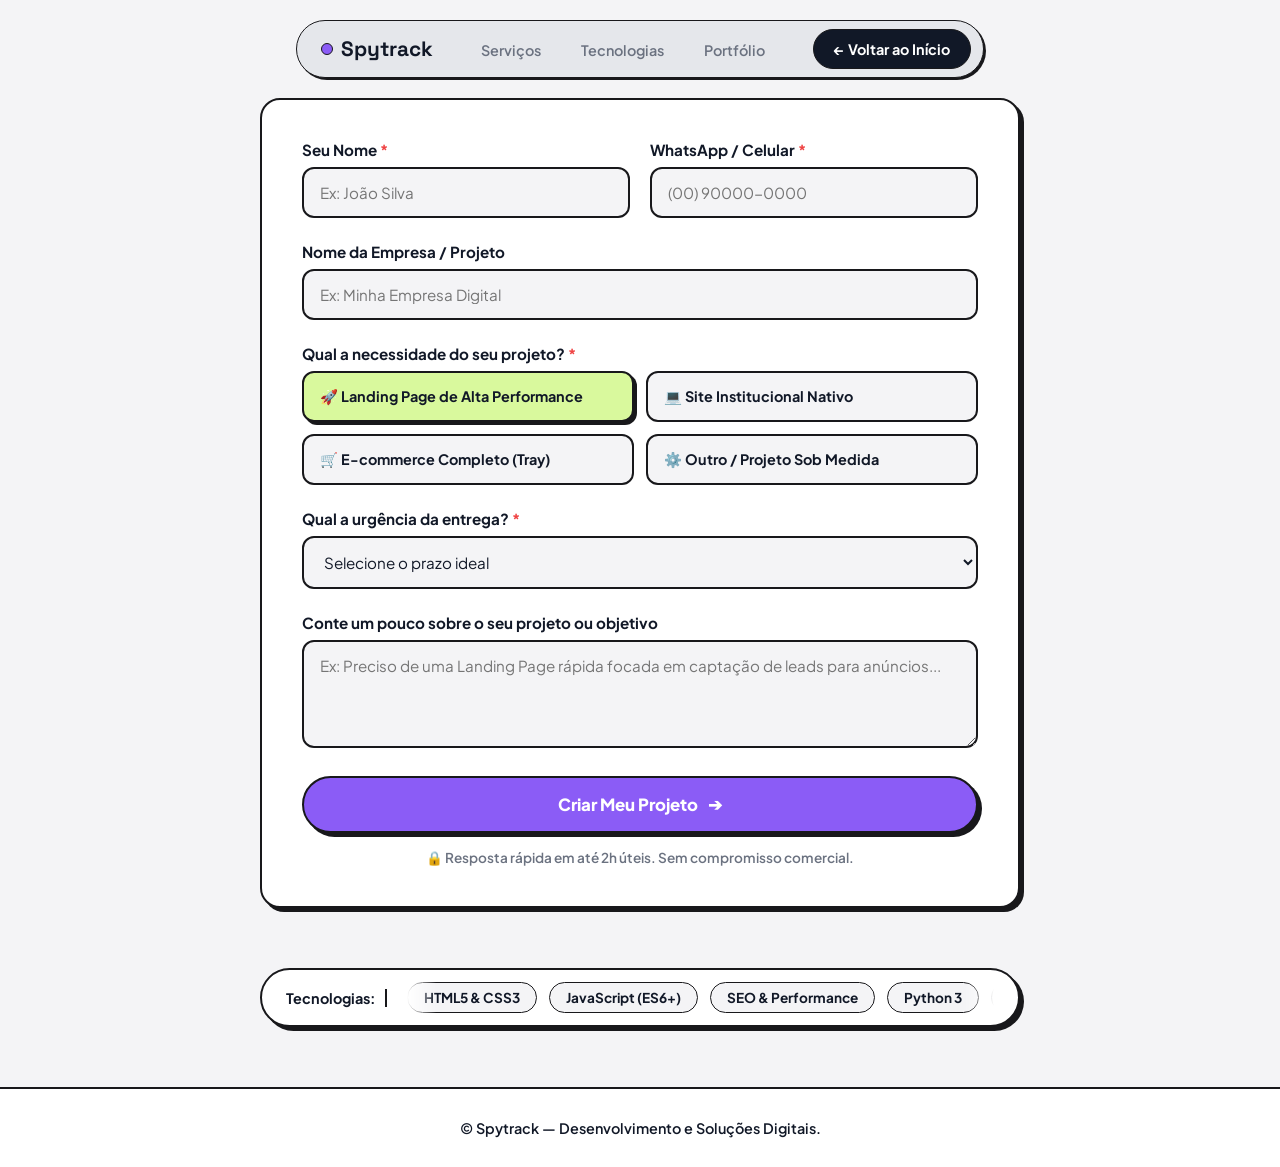
==== commit 21c2e2fe: "att css formulario" ====
--- a/formulario.html
+++ b/formulario.html
@@ -3,43 +3,48 @@
 <head>
     <meta charset="UTF-8">
     <meta name="viewport" content="width=device-width, initial-scale=1.0">
-    <title>Solicitar Orçamento | SPYTRACK — Engenharia Web</title>
+    <title>Solicitar Orçamento | Spytrack</title>
     
     <!-- Fonts -->
     <link rel="preconnect" href="https://fonts.googleapis.com">
     <link rel="preconnect" href="https://fonts.gstatic.com" crossorigin>
-    <link href="https://fonts.googleapis.com/css2?family=Inter:wght@400;500;600;700;800&family=Fira+Code:wght@500;600&display=swap" rel="stylesheet">
+    <link href="https://fonts.googleapis.com/css2?family=Plus+Jakarta+Sans:wght@400;500;600;700;800&family=Space+Grotesk:wght@500;700&display=swap" rel="stylesheet">
     
     <!-- CSS Externo -->
     <link rel="stylesheet" href="formulario.css">
 </head>
 <body>
 
-    <header>
-        <a href="index.html" class="logo"><span class="logo-icon">&lt;/&gt;</span> SPYTRACK</a>
-        <nav class="nav-links">
-            <a href="#" class="nav-link">Desenvolvimento</a>
-            <a href="#" class="nav-link">Lojas Tray</a>
-            <a href="#form-anchor" class="btn-header">Solicitar Orçamento</a>
+    <!-- NAVBAR PÍLULA FLUTUANTE -->
+    <header class="header-container">
+        <nav class="nav-pill">
+            <a href="index.html" class="logo">
+                <span class="logo-dot"></span>
+                <span class="logo-text">Spytrack</span>
+            </a>
+            
+            <ul class="nav-links">
+                <li><a href="index.html#servicos" class="nav-item">Serviços</a></li>
+                <li><a href="index.html#diferenciais" class="nav-item">Tecnologias</a></li>
+                <li><a href="index.html#portfolio" class="nav-item">Portfólio</a></li>
+            </ul>
+
+            <a href="index.html" class="btn-pill-dark">← Voltar ao Início</a>
         </nav>
     </header>
 
     <main>
-        <section class="hero-section">
-            <div class="badge">&lt;Software House & Web Development /&gt;</div>
-            <h1 class="hero-title">Engenharia Web para<br><span id="typed-text"></span><span class="typing-cursor"></span></h1>
-            <p class="hero-subtitle">Preencha o formulário abaixo em 1 minuto e receba uma proposta técnica sob medida para o seu negócio.</p>
-        </section>
-
+        <!-- HERO SECTION -->
+   
+        <!-- CARD DO FORMULÁRIO (NEO-BRUTALISM) -->
         <div class="form-card" id="form-anchor">
             
+            <!-- OVERLAY DE SUCESSO -->
             <div class="success-overlay" id="success-message">
-                <div class="success-icon">
-                    <svg width="36" height="36" fill="none" stroke="currentColor" viewBox="0 0 24 24"><path stroke-linecap="round" stroke-linejoin="round" stroke-width="2.5" d="M5 13l4 4L19 7"></path></svg>
-                </div>
-                <h2 style="font-size: 26px; font-weight: 800; margin-bottom: 8px;">Solicitação Enviada!</h2>
-                <p style="color: var(--text-muted); font-size: 16px; max-width: 400px; margin-bottom: 24px;">Analisaremos as informações do seu projeto e entraremos em contato via WhatsApp em até 2 horas úteis.</p>
-                <button onclick="resetForm()" style="background: var(--bg-light); border: 1px solid var(--border-color); padding: 10px 20px; border-radius: 8px; font-weight: 600; cursor: pointer;">Enviar nova resposta</button>
+                <div class="success-icon">⚡</div>
+                <h2>Solicitação Enviada!</h2>
+                <p>Analisaremos as informações do seu projeto e entraremos em contato via WhatsApp em até 2 horas úteis.</p>
+                <button onclick="resetForm()" class="btn-pill-purple">Enviar nova resposta ↺</button>
             </div>
 
             <form id="leadForm" onsubmit="handleFormSubmit(event)">
@@ -64,19 +69,19 @@
                     <div class="radio-grid">
                         <label class="radio-card selected" onclick="selectRadioCard(this)">
                             <input type="radio" name="tipo_projeto" value="landing_page" checked>
-                            <span class="radio-card-title">Landing Page de Alta Performance</span>
+                            <span class="radio-card-title">🚀 Landing Page de Alta Performance</span>
                         </label>
                         <label class="radio-card" onclick="selectRadioCard(this)">
                             <input type="radio" name="tipo_projeto" value="site_institucional">
-                            <span class="radio-card-title">Site Institucional Nativo</span>
+                            <span class="radio-card-title">💻 Site Institucional Nativo</span>
                         </label>
                         <label class="radio-card" onclick="selectRadioCard(this)">
                             <input type="radio" name="tipo_projeto" value="loja_tray">
-                            <span class="radio-card-title">E-commerce Completo (Tray)</span>
+                            <span class="radio-card-title">🛒 E-commerce Completo (Tray)</span>
                         </label>
                         <label class="radio-card" onclick="selectRadioCard(this)">
                             <input type="radio" name="tipo_projeto" value="outro">
-                            <span class="radio-card-title">Outro / Projeto Sob Medida</span>
+                            <span class="radio-card-title">⚙️ Outro / Projeto Sob Medida</span>
                         </label>
                     </div>
                 </div>
@@ -99,34 +104,47 @@
 
                 <button type="submit" class="btn-submit" id="btnSubmit">
                     <span>Criar Meu Projeto</span>
-                    <svg width="20" height="20" fill="none" stroke="currentColor" viewBox="0 0 24 24"><path stroke-linecap="round" stroke-linejoin="round" stroke-width="2.5" d="M14 5l7 7m0 0l-7 7m7-7H3"></path></svg>
+                    <span>➔</span>
                 </button>
 
                 <div class="guarantee-badge">
-                    <svg width="18" height="18" fill="none" stroke="currentColor" viewBox="0 0 24 24"><path stroke-linecap="round" stroke-linejoin="round" stroke-width="2" d="M12 15v2m-6 4h12a2 2 0 002-2v-6a2 2 0 00-2-2H6a2 2 0 00-2 2v6a2 2 0 002 2zm10-10V7a4 4 0 00-8 0v4h8z"></path></svg>
                     <span>🔒 Resposta rápida em até 2h úteis. Sem compromisso comercial.</span>
                 </div>
             </form>
         </div>
 
-        <section class="tech-section">
-            <h2 class="tech-title">Tecnologias & Plataformas de Alta Performance</h2>
-            <div class="tech-pills">
-                <span class="tech-pill">⚡ HTML5 / CSS3</span>
-                <span class="tech-pill">🚀 JavaScript (ES6+)</span>
-                <span class="tech-pill">📈 SEO & Performance</span>
-                <span class="tech-pill">🐍 Python 3</span>
-                <span class="tech-pill">⚡ FastAPI</span>
-                <span class="tech-pill">🎸 Django</span>
-                <span class="tech-pill">🐬 MySQL</span>
-                <span class="tech-pill">🐘 PostgreSQL</span>
-                <span class="tech-pill">🛍️ Tray E-commerce</span>
+        <!-- SEÇÃO TECNOLOGIAS EM MARQUEE INFINITO -->
+        <section class="ticker-section">
+            <div class="ticker-box">
+                <span class="ticker-label">Tecnologias:</span>
+                <div class="ticker-track-container">
+                    <div class="ticker-track">
+                        <span class="ticker-pill">HTML5 &amp; CSS3</span>
+                        <span class="ticker-pill">JavaScript (ES6+)</span>
+                        <span class="ticker-pill">SEO &amp; Performance</span>
+                        <span class="ticker-pill">Python 3</span>
+                        <span class="ticker-pill">FastAPI</span>
+                        <span class="ticker-pill">Django</span>
+                        <span class="ticker-pill">PostgreSQL</span>
+                        <span class="ticker-pill">Tray E-commerce</span>
+
+                        <!-- DUPLICAÇÃO PARA LOOP SUAVE -->
+                        <span class="ticker-pill" aria-hidden="true">HTML5 &amp; CSS3</span>
+                        <span class="ticker-pill" aria-hidden="true">JavaScript (ES6+)</span>
+                        <span class="ticker-pill" aria-hidden="true">SEO &amp; Performance</span>
+                        <span class="ticker-pill" aria-hidden="true">Python 3</span>
+                        <span class="ticker-pill" aria-hidden="true">FastAPI</span>
+                        <span class="ticker-pill" aria-hidden="true">Django</span>
+                        <span class="ticker-pill" aria-hidden="true">PostgreSQL</span>
+                        <span class="ticker-pill" aria-hidden="true">Tray E-commerce</span>
+                    </div>
+                </div>
             </div>
         </section>
     </main>
 
     <footer>
-        © Spytrack — Desenvolvimento e Soluções Digitais.
+        <p>© Spytrack — Desenvolvimento e Soluções Digitais.</p>
     </footer>
 
     <!-- JS Externo -->
--- a/formulario.css
+++ b/formulario.css
@@ -1,361 +1,423 @@
+/* ==========================================================================
+   VARIÁVEIS VISUAIS NEO-BRUTALISM LIGHT
+   ========================================================================== */
 :root {
-    --primary-blue: #2563eb;
-    --primary-blue-hover: #1d4ed8;
-    --text-dark: #0f172a;
-    --text-muted: #64748b;
-    --bg-light: #f8fafc;
-    --card-bg: #ffffff;
-    --border-color: #cbd5e1;
-    --border-focus: #2563eb;
-    --purple-badge-bg: #f3e8ff;
-    --purple-badge-text: #9333ea;
-    --focus-ring: rgba(37, 99, 235, 0.15);
-    --success-green: #10b981;
-}
-
-* { 
-    box-sizing: border-box; 
-    margin: 0; 
-    padding: 0; 
-    font-family: 'Inter', -apple-system, sans-serif; 
-}
-
-body { 
-    background-color: var(--bg-light); 
-    color: var(--text-dark); 
-    line-height: 1.6; 
-    min-height: 100vh; 
-    display: flex; 
-    flex-direction: column; 
-    overflow-x: hidden; 
-}
-
-header { 
-    background-color: rgba(255, 255, 255, 0.95); 
-    backdrop-filter: blur(8px); 
-    border-bottom: 1px solid var(--border-color); 
-    padding: 20px 5%; 
-    display: flex; 
-    align-items: center; 
-    justify-content: space-between; 
-    position: sticky; 
-    top: 0; 
-    z-index: 100; 
-}
-
-.logo { 
-    display: flex; 
-    align-items: center; 
-    gap: 10px; 
-    font-weight: 800; 
-    font-size: 22px; 
-    color: var(--text-dark); 
-    text-decoration: none; 
-}
-
-.logo-icon { 
-    color: var(--purple-badge-text); 
-    font-family: 'Fira Code', monospace; 
-    font-size: 24px; 
-}
-
-.nav-links { 
-    display: flex; 
-    align-items: center; 
-    gap: 32px; 
-}
-
-.nav-link { 
-    text-decoration: none; 
-    color: var(--text-muted); 
-    font-size: 16px; 
-    font-weight: 500; 
-}
-
-.btn-header { 
-    background-color: var(--primary-blue); 
-    color: white; 
-    padding: 12px 24px; 
-    border-radius: 8px; 
-    text-decoration: none; 
-    font-weight: 600; 
-    font-size: 15px; 
-    box-shadow: 0 4px 12px rgba(37, 99, 235, 0.2); 
-}
-
-main { 
-    flex: 1; 
-    max-width: 780px; 
-    width: 100%; 
-    margin: 48px auto; 
-    padding: 0 20px; 
-}
-
-.hero-section { 
-    text-align: center; 
-    margin-bottom: 40px; 
-}
-
-.badge {
-    display: inline-flex;
-    align-items: center;
-    gap: 6px;
-    background-color: var(--purple-badge-bg);
-    color: var(--purple-badge-text);
-    font-family: 'Fira Code', monospace;
-    font-size: 12px;
-    font-weight: 600;
-    padding: 4px 12px;
-    border-radius: 30px;
-    margin-bottom: 18px;
-    border: 1px solid rgba(147, 51, 234, 0.2);
-}
-
-.hero-title { 
-    font-size: 42px; 
-    font-weight: 800; 
-    letter-spacing: -1.2px; 
-    line-height: 1.25; 
-    margin-bottom: 16px; 
-}
-
-.hero-title span { 
-    color: var(--primary-blue); 
-    position: relative; 
-}
-
-.typing-cursor { 
-    display: inline-block; 
-    width: 3px; 
-    height: 38px; 
-    background-color: var(--primary-blue); 
-    margin-left: 4px; 
-    vertical-align: middle; 
-    animation: blink 0.8s infinite; 
-}
-
-@keyframes blink { 
-    0%, 100% { opacity: 1; } 
-    50% { opacity: 0; } 
-}
-
-.hero-subtitle { 
-    color: var(--text-muted); 
-    font-size: 18px; 
-    max-width: 620px; 
-    margin: 0 auto; 
-}
-
-.form-card { 
-    background: var(--card-bg); 
-    border: 1px solid var(--border-color); 
-    border-radius: 20px; 
-    padding: 44px; 
-    box-shadow: 0 20px 35px -10px rgba(0, 0, 0, 0.05); 
-    position: relative; 
-}
-
-.form-group { 
-    margin-bottom: 28px; 
-}
-
-.form-label { 
-    display: flex; 
-    justify-content: space-between; 
-    align-items: center; 
-    font-size: 15px; 
-    font-weight: 600; 
-    margin-bottom: 10px; 
-}
-
-.required-star { 
-    color: #ef4444; 
-    margin-left: 2px; 
-}
-
-.form-input, .form-select, .form-textarea { 
-    width: 100%; 
-    padding: 15px 18px; 
-    border: 1px solid var(--border-color); 
-    border-radius: 10px; 
-    font-size: 16px; 
-    outline: none; 
-    transition: all 0.25s; 
-}
-
-.form-input:focus, .form-select:focus, .form-textarea:focus { 
-    border-color: var(--border-focus); 
-    box-shadow: 0 0 0 4px var(--focus-ring); 
-}
-
-.form-row { 
-    display: flex; 
-    gap: 20px; 
-}
-
-.form-row .form-group { 
-    flex: 1; 
-}
-
-.radio-grid { 
-    display: grid; 
-    grid-template-columns: repeat(2, 1fr); 
-    gap: 14px; 
-}
-
-.radio-card { 
-    border: 2px solid var(--border-color); 
-    border-radius: 12px; 
-    padding: 16px 20px; 
-    display: flex; 
-    align-items: center; 
-    gap: 14px; 
-    cursor: pointer; 
-    transition: all 0.2s; 
-    background-color: #fff; 
-}
-
-.radio-card:hover { 
-    border-color: var(--primary-blue); 
-    background-color: #f8fafc; 
-    transform: translateY(-2px); 
-}
-
-.radio-card.selected { 
-    border-color: var(--primary-blue); 
-    background-color: #eff6ff; 
-    box-shadow: 0 4px 12px rgba(37, 99, 235, 0.08); 
-}
-
-.radio-card input { 
-    accent-color: var(--primary-blue); 
-    width: 18px; 
-    height: 18px; 
-}
-
-.radio-card-title { 
-    font-size: 15px; 
-    font-weight: 600; 
-}
-
-.radio-card.selected .radio-card-title { 
-    color: var(--primary-blue); 
-}
-
-.btn-submit { 
-    width: 100%; 
-    background-color: var(--primary-blue); 
-    color: white; 
-    border: none; 
-    padding: 18px; 
-    border-radius: 10px; 
-    font-size: 17px; 
-    font-weight: 700; 
-    cursor: pointer; 
-    transition: all 0.25s; 
-    margin-top: 10px; 
-    display: flex; 
-    align-items: center; 
-    justify-content: center; 
-    gap: 10px; 
-    box-shadow: 0 8px 20px rgba(37, 99, 235, 0.25); 
-}
-
-.btn-submit:hover { 
-    background-color: var(--primary-blue-hover); 
-    transform: translateY(-2px); 
-}
-
-.guarantee-badge { 
-    display: flex; 
-    align-items: center; 
-    justify-content: center; 
-    gap: 8px; 
-    margin-top: 16px; 
-    font-size: 14px; 
-    color: var(--text-muted); 
-    font-weight: 500; 
-}
-
-.tech-section { 
-    margin-top: 56px; 
-    text-align: center; 
-}
-
-.tech-title { 
-    font-size: 18px; 
-    font-weight: 700; 
-    margin-bottom: 24px; 
-}
-
-.tech-pills { 
-    display: flex; 
-    flex-wrap: wrap; 
-    justify-content: center; 
-    gap: 12px; 
-}
-
-.tech-pill { 
-    background: var(--card-bg); 
-    border: 1px solid var(--border-color); 
-    border-radius: 30px; 
-    padding: 10px 20px; 
-    font-size: 14px; 
-    font-weight: 600; 
-    transition: all 0.2s; 
-}
-
-.tech-pill:hover { 
-    border-color: var(--primary-blue); 
-    color: var(--primary-blue); 
-    transform: translateY(-2px); 
-}
-
-.success-overlay { 
-    display: none; 
-    position: absolute; 
-    top: 0; 
-    left: 0; 
-    right: 0; 
-    bottom: 0; 
-    background: rgba(255,255,255,0.98); 
-    border-radius: 20px; 
-    flex-direction: column; 
-    align-items: center; 
-    justify-content: center; 
-    text-align: center; 
-    padding: 30px; 
-    z-index: 10; 
-}
-
-.success-icon { 
-    width: 70px; 
-    height: 70px; 
-    background: #d1fae5; 
-    color: var(--success-green); 
-    border-radius: 50%; 
-    display: flex; 
-    align-items: center; 
-    justify-content: center; 
-    margin-bottom: 20px; 
-}
-
-footer { 
-    text-align: center; 
-    padding: 28px; 
-    color: var(--text-muted); 
-    font-size: 14px; 
-    border-top: 1px solid var(--border-color); 
-    margin-top: 70px; 
-    background-color: var(--card-bg); 
-}
-
+  --bg-main: #F4F4F6;
+  --card-white: #FFFFFF;
+  
+  --color-purple: #A78BFA;
+  --color-purple-dark: #8B5CF6;
+  --color-lime: #D9F99D;
+  --color-lime-dark: #A3E635;
+  --color-dark: #111827;
+  --color-muted: #6B7280;
+  
+  --border-stroke: #18181B;
+  --shadow-block: 4px 4px 0px #18181B;
+  --shadow-block-hover: 6px 6px 0px #18181B;
+
+  --radius-pill: 50px;
+  --radius-card: 20px;
+
+  --font-main: 'Plus Jakarta Sans', sans-serif;
+  --font-heading: 'Space Grotesk', sans-serif;
+}
+
+* {
+  margin: 0;
+  padding: 0;
+  box-sizing: border-box;
+}
+
+body {
+  background-color: var(--bg-main);
+  color: var(--color-dark);
+  font-family: var(--font-main);
+  overflow-x: hidden;
+}
+
+/* ==========================================================================
+   HEADER / NAVBAR FLUTUANTE
+   ========================================================================== */
+.header-container {
+  display: flex;
+  justify-content: center;
+  padding: 20px;
+  position: sticky;
+  top: 0;
+  z-index: 100;
+}
+
+.nav-pill {
+  background: #E5E7EB;
+  border: 1.5px solid var(--border-stroke);
+  border-radius: var(--radius-pill);
+  padding: 8px 12px 8px 24px;
+  display: flex;
+  align-items: center;
+  gap: 32px;
+  box-shadow: 2px 2px 0px var(--border-stroke);
+}
+
+.logo {
+  display: flex;
+  align-items: center;
+  gap: 8px;
+  text-decoration: none;
+  font-family: var(--font-heading);
+  font-weight: 700;
+  font-size: 1.3rem;
+  color: var(--color-dark);
+}
+
+.logo-dot {
+  width: 12px;
+  height: 12px;
+  background-color: var(--color-purple-dark);
+  border-radius: 50%;
+  border: 1px solid var(--border-stroke);
+}
+
+.nav-links {
+  display: flex;
+  list-style: none;
+  gap: 8px;
+}
+
+.nav-item {
+  text-decoration: none;
+  color: var(--color-muted);
+  font-weight: 600;
+  font-size: 0.9rem;
+  padding: 8px 16px;
+  border-radius: var(--radius-pill);
+  transition: all 0.2s ease;
+}
+
+.nav-item:hover {
+  background-color: var(--color-purple);
+  color: #FFF;
+}
+
+.btn-pill-dark {
+  background-color: var(--color-dark);
+  color: #FFF;
+  text-decoration: none;
+  padding: 10px 20px;
+  border-radius: var(--radius-pill);
+  font-weight: 700;
+  font-size: 0.9rem;
+  border: 1.5px solid var(--border-stroke);
+  transition: transform 0.2s ease;
+}
+
+.btn-pill-dark:hover {
+  transform: scale(1.03);
+}
+
+/* ==========================================================================
+   HERO SECTION FORMULÁRIO
+   ========================================================================== */
+.hero-section {
+  text-align: center;
+  max-width: 800px;
+  margin: 40px auto 30px;
+  padding: 0 24px;
+}
+
+
+
+.hero-title {
+  font-family: var(--font-heading);
+  font-size: 2.8rem;
+  line-height: 1.2;
+  margin-bottom: 16px;
+}
+
+.highlight-purple {
+  background-color: var(--color-purple);
+  color: #FFF;
+  padding: 2px 10px;
+  border-radius: 8px;
+}
+
+.typing-cursor {
+  animation: blink 0.8s infinite;
+  color: var(--color-purple-dark);
+}
+
+@keyframes blink {
+  0%, 100% { opacity: 1; }
+  50% { opacity: 0; }
+}
+
+.hero-subtitle {
+  color: var(--color-muted);
+  font-size: 1.1rem;
+  line-height: 1.5;
+}
+
+/* ==========================================================================
+   CARD DO FORMULÁRIO
+   ========================================================================== */
+.form-card {
+  max-width: 760px;
+  margin: 0 auto 60px;
+  background: var(--card-white);
+  border: 2px solid var(--border-stroke);
+  border-radius: var(--radius-card);
+  padding: 40px;
+  box-shadow: var(--shadow-block);
+  position: relative;
+}
+
+.form-row {
+  display: grid;
+  grid-template-columns: 1fr 1fr;
+  gap: 20px;
+}
+
+.form-group {
+  margin-bottom: 24px;
+}
+
+.form-label {
+  display: block;
+  font-weight: 700;
+  font-size: 0.95rem;
+  margin-bottom: 8px;
+  color: var(--color-dark);
+}
+
+.required-star {
+  color: #EF4444;
+}
+
+/* INPUTS, SELECT, TEXTAREA */
+.form-input, .form-select, .form-textarea {
+  width: 100%;
+  padding: 14px 16px;
+  background: var(--bg-main);
+  border: 2px solid var(--border-stroke);
+  border-radius: 12px;
+  font-family: var(--font-main);
+  font-size: 0.95rem;
+  color: var(--color-dark);
+  outline: none;
+  transition: all 0.2s ease;
+}
+
+.form-input:focus, .form-select:focus, .form-textarea:focus {
+  background: #FFF;
+  border-color: var(--color-purple-dark);
+  box-shadow: 2px 2px 0px var(--border-stroke);
+}
+
+/* RADIO CARDS (OPÇÕES DE PROJETO) */
+.radio-grid {
+  display: grid;
+  grid-template-columns: 1fr 1fr;
+  gap: 12px;
+}
+
+.radio-card {
+  background: var(--bg-main);
+  border: 2px solid var(--border-stroke);
+  border-radius: 12px;
+  padding: 14px 16px;
+  cursor: pointer;
+  display: flex;
+  align-items: center;
+  transition: all 0.2s ease;
+  user-select: none;
+}
+
+.radio-card input[type="radio"] {
+  display: none;
+}
+
+.radio-card-title {
+  font-weight: 700;
+  font-size: 0.9rem;
+}
+
+.radio-card:hover {
+  background: #FFF;
+  transform: translateY(-2px);
+  box-shadow: 2px 2px 0px var(--border-stroke);
+}
+
+.radio-card.selected {
+  background: var(--color-lime);
+  border-color: var(--border-stroke);
+  box-shadow: 3px 3px 0px var(--border-stroke);
+}
+
+/* BOTÃO SUBMIT */
+.btn-submit {
+  width: 100%;
+  background-color: var(--color-purple-dark);
+  color: #FFF;
+  border: 2px solid var(--border-stroke);
+  border-radius: var(--radius-pill);
+  padding: 16px;
+  font-family: var(--font-main);
+  font-weight: 800;
+  font-size: 1.05rem;
+  cursor: pointer;
+  box-shadow: var(--shadow-block);
+  display: flex;
+  justify-content: center;
+  align-items: center;
+  gap: 10px;
+  transition: all 0.2s ease;
+  margin-top: 10px;
+}
+
+.btn-submit:hover {
+  transform: translate(-2px, -2px);
+  box-shadow: var(--shadow-block-hover);
+  background-color: #7C3AED;
+}
+
+.guarantee-badge {
+  text-align: center;
+  margin-top: 16px;
+  font-size: 0.85rem;
+  color: var(--color-muted);
+  font-weight: 600;
+}
+
+/* OVERLAY DE SUCESSO */
+.success-overlay {
+  display: none;
+  position: absolute;
+  top: 0; left: 0; right: 0; bottom: 0;
+  background: var(--card-white);
+  border-radius: var(--radius-card);
+  flex-direction: column;
+  justify-content: center;
+  align-items: center;
+  padding: 40px;
+  text-align: center;
+  z-index: 10;
+}
+
+.success-overlay.active {
+  display: flex;
+}
+
+.success-icon {
+  width: 64px;
+  height: 64px;
+  background: var(--color-lime);
+  border: 2px solid var(--border-stroke);
+  border-radius: 50%;
+  display: flex;
+  align-items: center;
+  justify-content: center;
+  font-size: 2rem;
+  box-shadow: var(--shadow-block);
+  margin-bottom: 20px;
+}
+
+.success-overlay h2 {
+  font-family: var(--font-heading);
+  font-size: 2rem;
+  margin-bottom: 10px;
+}
+
+.success-overlay p {
+  color: var(--color-muted);
+  margin-bottom: 24px;
+}
+
+.btn-pill-purple {
+  background-color: var(--color-purple-dark);
+  color: #FFF;
+  border: 2px solid var(--border-stroke);
+  border-radius: var(--radius-pill);
+  padding: 12px 24px;
+  font-weight: 700;
+  cursor: pointer;
+  box-shadow: 3px 3px 0px var(--border-stroke);
+}
+
+/* ==========================================================================
+   TICKER TECNOLOGIAS (ANIMADO)
+   ========================================================================== */
+.ticker-section {
+  max-width: 760px;
+  margin: 0 auto 60px;
+}
+
+.ticker-box {
+  background: #FFF;
+  border: 2px solid var(--border-stroke);
+  border-radius: var(--radius-pill);
+  padding: 12px 24px;
+  display: flex;
+  align-items: center;
+  gap: 20px;
+  box-shadow: var(--shadow-block);
+  overflow: hidden;
+}
+
+.ticker-label {
+  font-weight: 700;
+  font-size: 0.9rem;
+  white-space: nowrap;
+  background: #FFF;
+  z-index: 2;
+  padding-right: 10px;
+  border-right: 2px solid var(--border-stroke);
+}
+
+.ticker-track-container {
+  display: flex;
+  overflow: hidden;
+  width: 100%;
+  mask-image: linear-gradient(to right, transparent, black 5%, black 95%, transparent);
+  -webkit-mask-image: linear-gradient(to right, transparent, black 5%, black 95%, transparent);
+}
+
+.ticker-track {
+  display: flex;
+  gap: 12px;
+  white-space: nowrap;
+  will-change: transform;
+  animation: scrollInfinite 18s linear infinite;
+}
+
+.ticker-pill {
+  background: var(--bg-main);
+  border: 1.5px solid var(--border-stroke);
+  padding: 6px 16px;
+  border-radius: var(--radius-pill);
+  font-size: 0.85rem;
+  font-weight: 700;
+  white-space: nowrap;
+}
+
+@keyframes scrollInfinite {
+  0% { transform: translateX(0); }
+  100% { transform: translateX(-50%); }
+}
+
+/* FOOTER */
+footer {
+  text-align: center;
+  padding: 30px;
+  border-top: 2px solid var(--border-stroke);
+  background: #FFF;
+  font-weight: 600;
+  font-size: 0.9rem;
+}
+
+/* RESPONSIVIDADE */
 @media (max-width: 768px) {
-    header { padding: 16px 20px; }
-    .nav-links { display: none; }
-    .hero-title { font-size: 30px; }
-    .hero-subtitle { font-size: 15px; }
-    .form-card { padding: 24px 18px; }
-    .form-row { flex-direction: column; gap: 0; }
-    .radio-grid { grid-template-columns: 1fr; gap: 10px; }
+  .form-row, .radio-grid { grid-template-columns: 1fr; }
+  .nav-links { display: none; }
+  .form-card { padding: 24px 16px; }
+  .hero-title { font-size: 2.2rem; }
 }
